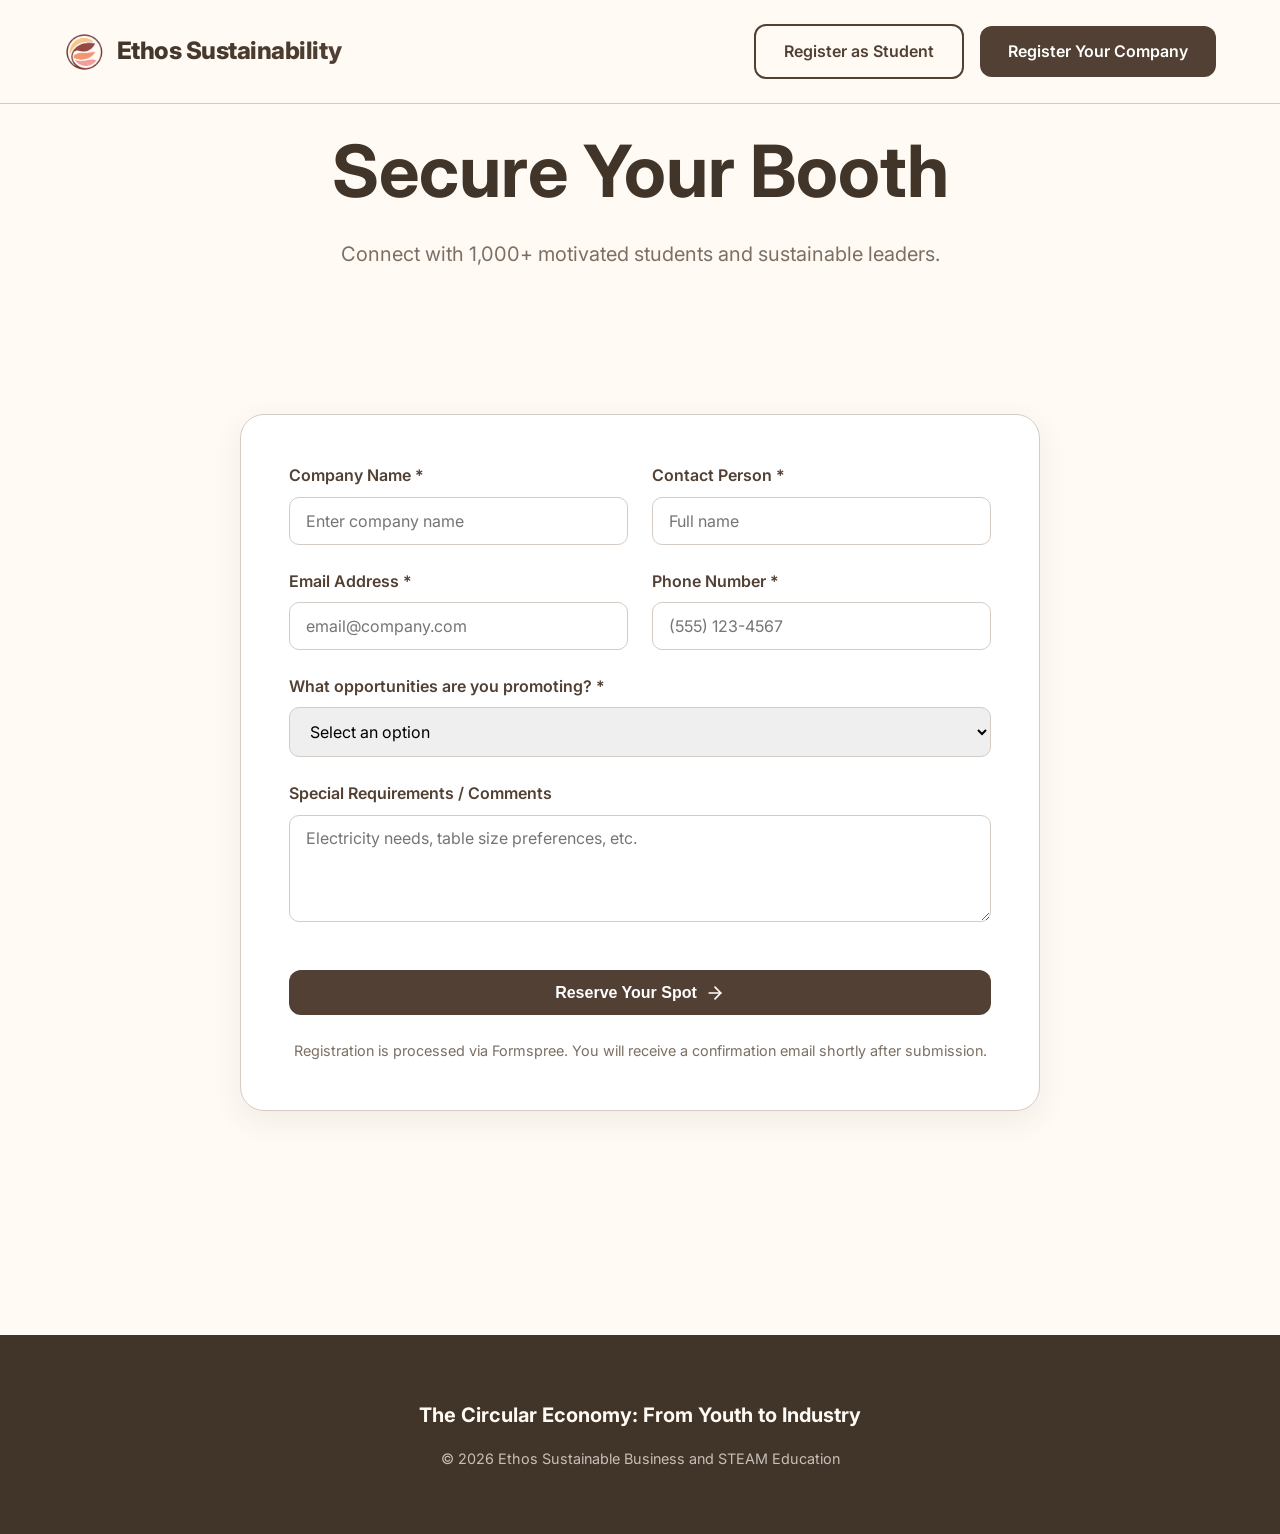
==== register-booth.html @ eb25b03d "Cleaned up" ====
<!DOCTYPE html>
<html lang="en">

<head>
    <meta charset="UTF-8">
    <meta name="viewport" content="width=device-width, initial-scale=1.0">
    <title>Booth Registration - The Circular Economy</title>
    <link rel="preconnect" href="https://fonts.googleapis.com">
    <link rel="preconnect" href="https://fonts.gstatic.com" crossorigin>
    <link href="https://fonts.googleapis.com/css2?family=Inter:wght@400;600;700;800&display=swap" rel="stylesheet">
    <link rel="stylesheet" href="styles.css">
</head>

<body>
    <nav class="navbar">
        <div class="container nav-content">
            <a href="index.html" class="logo-container">
                <img src="EthosLogoInsignia.png" alt="Ethos Insignia" class="nav-insignia">
                <span class="logo">Ethos Sustainability</span>
            </a>
            <div class="nav-actions">
                <a href="register-student.html" class="btn btn-outline btn-nav">Register as Student</a>
                <a href="register-booth.html" class="btn btn-primary btn-nav">Register Your Company</a>
            </div>
        </div>
    </nav>

    <main>
        <section class="hero" style="min-height: 30vh; padding-top: 8rem; padding-bottom: 2rem;">
            <div class="container">
                <h1 class="animate">Secure Your Booth</h1>
                <p class="animate delay-1">Connect with 1,000+ motivated students and sustainable leaders.</p>
            </div>
        </section>

        <section class="container" style="padding-bottom: 6rem;">
            <div class="form-container animate delay-2">
                <form action="https://formspree.io/f/xkorqwlg" method="POST">
                    <div style="display: grid; grid-template-columns: 1fr 1fr; gap: 1.5rem;">
                        <div class="form-group">
                            <label for="companyName">Company Name *</label>
                            <input type="text" id="companyName" name="companyName" required
                                placeholder="Enter company name">
                        </div>
                        <div class="form-group">
                            <label for="contactName">Contact Person *</label>
                            <input type="text" id="contactName" name="contactName" required placeholder="Full name">
                        </div>
                    </div>

                    <div style="display: grid; grid-template-columns: 1fr 1fr; gap: 1.5rem;">
                        <div class="form-group">
                            <label for="email">Email Address *</label>
                            <input type="email" id="email" name="email" required placeholder="email@company.com">
                        </div>
                        <div class="form-group">
                            <label for="phone">Phone Number *</label>
                            <input type="tel" id="phone" name="phone" required placeholder="(555) 123-4567">
                        </div>
                    </div>

                    <div class="form-group">
                        <label for="opportunities">What opportunities are you promoting? *</label>
                        <select id="opportunities" name="opportunities" required>
                            <option value="" disabled selected>Select an option</option>
                            <option value="internships">Internships</option>
                            <option value="jobs">Full-time Positions</option>
                            <option value="both">Both Internships & Jobs</option>
                            <option value="branding">Brand Awareness Only</option>
                        </select>
                    </div>

                    <div class="form-group">
                        <label for="requirements">Special Requirements / Comments</label>
                        <textarea id="requirements" name="requirements" rows="4"
                            placeholder="Electricity needs, table size preferences, etc."></textarea>
                    </div>

                    <button type="submit" class="btn btn-primary" style="width: 100%; margin-top: 1rem;">
                        <span>Reserve Your Spot</span>
                        <svg width="20" height="20" viewBox="0 0 24 24" fill="none" stroke="currentColor"
                            stroke-width="2" stroke-linecap="round" stroke-linejoin="round">
                            <path d="M5 12h14"></path>
                            <path d="m12 5 7 7-7 7"></path>
                        </svg>
                    </button>

                    <p style="text-align: center; margin-top: 1.5rem; font-size: 0.9rem; color: var(--text-muted);">
                        Registration is processed via Formspree. You will receive a confirmation email shortly after
                        submission.
                    </p>
                </form>
            </div>
        </section>
    </main>

    <footer class="footer">
        <div class="container">
            <div class="footer-brand">The Circular Economy: From Youth to Industry</div>
            <p class="footer-text">© 2026 Ethos Sustainable Business and STEAM Education</p>
        </div>
    </footer>
</body>

</html>
---- styles.css ----
:root {
    /* Provided Color Palette */
    --color-cream: #FFFBF4;
    --color-tan-light: #D4CCC4;
    --color-tan: #A89E94;
    --color-brown-light: #7D6F63;
    --color-brown-dark: #514033;
    --color-peach-light: #FFE2D6;
    --color-peach: #FCBD9D;
    --color-dark: #413429;

    /* Semantic Mappings */
    --bg-main: var(--color-cream);
    --text-main: var(--color-dark);
    --text-muted: var(--color-brown-light);
    --accent: var(--color-peach);
    --accent-hover: #faab84;
    --border: var(--color-tan-light);
    --card-bg: #FFFFFF;

    /* Layout */
    --container-max: 1200px;
    --section-padding: 5rem 1rem;
    --transition: all 0.3s cubic-bezier(0.4, 0, 0.2, 1);
    --shadow: 0 10px 30px rgba(65, 52, 41, 0.08);
}

* {
    margin: 0;
    padding: 0;
    box-sizing: border-box;
}

body {
    font-family: 'Inter', system-ui, -apple-system, sans-serif;
    background-color: var(--bg-main);
    color: var(--text-main);
    line-height: 1.6;
    overflow-x: hidden;
}

h1,
h2,
h3,
h4 {
    font-weight: 700;
    line-height: 1.2;
}

a {
    text-decoration: none;
    color: inherit;
    transition: var(--transition);
}

.container {
    max-width: var(--container-max);
    margin: 0 auto;
    padding: 0 1.5rem;
}

/* --- Navigation --- */
.navbar {
    padding: 1.5rem 0;
    position: fixed;
    top: 0;
    width: 100%;
    background: rgba(255, 251, 244, 0.8);
    backdrop-filter: blur(10px);
    z-index: 1000;
    border-bottom: 1px solid var(--border);
}

.nav-content {
    display: flex;
    justify-content: space-between;
    align-items: center;
}

.nav-actions {
    display: flex;
    gap: 1rem;
    align-items: center;
}

.btn-nav {
    padding: 0.45rem 1rem;
    font-size: 0.85rem;
}

.logo-container {
    display: flex;
    align-items: center;
    gap: 0.75rem;
}

.nav-insignia {
    height: 40px;
    width: auto;
    display: block;
}

.logo {
    font-size: 1.5rem;
    font-weight: 800;
    letter-spacing: -0.5px;
    background: linear-gradient(135deg, var(--color-dark) 0%, var(--color-brown-dark) 100%);
    -webkit-background-clip: text;
    background-clip: text;
    -webkit-text-fill-color: transparent;
}

/* --- Buttons --- */
.btn {
    display: inline-flex;
    align-items: center;
    justify-content: center;
    padding: 0.8rem 1.75rem;
    border-radius: 12px;
    font-weight: 600;
    cursor: pointer;
    transition: var(--transition);
    border: none;
    font-size: 1rem;
    gap: 0.5rem;
}

.btn-primary {
    background-color: var(--color-brown-dark);
    color: white;
}

.btn-primary:hover {
    transform: translateY(-3px);
    box-shadow: 0 10px 20px rgba(81, 64, 51, 0.2);
}

.btn-secondary {
    background-color: var(--color-peach);
    color: var(--color-brown-dark);
}

.btn-secondary:hover {
    background-color: #fab089;
    transform: translateY(-3px);
    box-shadow: 0 10px 20px rgba(252, 189, 157, 0.3);
}

.btn-outline {
    background-color: transparent;
    border: 2px solid var(--color-brown-dark);
    color: var(--color-brown-dark);
}

.btn-outline:hover {
    background-color: var(--color-brown-dark);
    color: white;
}

/* --- Hero Section --- */
.hero {
    padding: 10rem 0 6rem;
    text-align: center;
    min-height: 80vh;
    display: flex;
    flex-direction: column;
    justify-content: center;
}

.hero-tag {
    display: inline-block;
    padding: 0.5rem 1rem;
    background: var(--color-peach-light);
    color: var(--color-brown-dark);
    border-radius: 50px;
    font-size: 0.9rem;
    font-weight: 600;
    margin-bottom: 1.5rem;
}

.hero h1 {
    font-size: clamp(2.5rem, 8vw, 4.5rem);
    margin-bottom: 1.5rem;
    color: var(--color-dark);
}

.hero p {
    font-size: 1.25rem;
    color: var(--text-muted);
    max-width: 600px;
    margin: 0 auto 3rem;
}

.hero-actions {
    display: flex;
    gap: 1.5rem;
    justify-content: center;
    flex-wrap: wrap;
}

/* --- Cards & Selection --- */
.selection-grid {
    display: grid;
    grid-template-columns: repeat(auto-fit, minmax(300px, 1fr));
    gap: 2rem;
    margin-top: 4rem;
}

.selection-card {
    background: var(--card-bg);
    padding: 3rem;
    border-radius: 24px;
    border: 1px solid var(--border);
    text-align: center;
    transition: var(--transition);
}

.selection-card:hover {
    transform: translateY(-10px);
    box-shadow: var(--shadow);
    border-color: var(--color-peach);
}

.selection-card h3 {
    font-size: 1.75rem;
    margin-bottom: 1rem;
}

.selection-card p {
    color: var(--text-muted);
    margin-bottom: 2rem;
}

/* --- About Section --- */
.about-section {
    padding: 8rem 0;
    background-color: var(--color-tan-light);
}

.about-grid {
    display: grid;
    grid-template-columns: 1.2fr 0.8fr;
    gap: 4rem;
    align-items: start;
}

.about-content h2 {
    font-size: 2.5rem;
    margin-bottom: 2rem;
    color: var(--color-brown-dark);
}

.about-text-content {
    line-height: 1.8;
    color: var(--color-brown-dark);
    font-size: 1.1rem;
}

.about-features h3 {
    font-size: 1.5rem;
    margin-bottom: 1.5rem;
    color: var(--color-brown-dark);
}

.features-list {
    display: flex;
    flex-direction: column;
    gap: 1.5rem;
}

.feature-item {
    display: flex;
    align-items: flex-start;
    gap: 1.25rem;
    background: white;
    padding: 1.5rem;
    border-radius: 16px;
    box-shadow: 0 10px 30px rgba(81, 64, 51, 0.05);
    transition: var(--transition);
}

.feature-item:hover {
    transform: translateX(10px);
    box-shadow: 0 15px 40px rgba(81, 64, 51, 0.1);
}

.feature-icon {
    width: 48px;
    height: 48px;
    background: var(--color-peach-light);
    border-radius: 12px;
    flex-shrink: 0;
    display: flex;
    align-items: center;
    justify-content: center;
    color: var(--color-brown-dark);
}

.feature-text strong {
    display: block;
    font-size: 1.1rem;
    margin-bottom: 0.25rem;
    color: var(--color-dark);
}

.feature-text p {
    font-size: 0.9rem;
    line-height: 1.5;
    color: var(--color-brown-dark);
    margin: 0;
}

/* --- Sponsors Section --- */
.sponsors-section {
    padding: 6rem 0;
    background-color: white;
    overflow: hidden;
    text-align: center;
}

.section-title {
    font-size: 2rem;
    margin-bottom: 3rem;
    color: var(--color-brown-dark);
}

.sponsor-marquee {
    position: relative;
    width: 100%;
    mask-image: linear-gradient(to right, transparent, black 15%, black 85%, transparent);
}

.sponsor-overlay {
    position: absolute;
    top: 0;
    left: 0;
    width: 100%;
    height: 100%;
    background: rgba(255, 255, 255, 0.4);
    backdrop-filter: blur(8px);
    -webkit-backdrop-filter: blur(8px);
    display: flex;
    align-items: center;
    justify-content: center;
    z-index: 10;
    border-radius: 12px;
}

.coming-soon-badge {
    background: var(--color-peach);
    color: white;
    padding: 1rem 2.5rem;
    border-radius: 50px;
    font-weight: 700;
    font-size: 1.25rem;
    box-shadow: 0 10px 25px rgba(246, 177, 122, 0.4);
    text-transform: uppercase;
    letter-spacing: 2px;
}

.marquee-content {
    display: flex;
    gap: 4rem;
    width: max-content;
    animation: scroll 30s linear infinite;
}

.sponsor-logo {
    padding: 1rem 2rem;
    font-weight: 800;
    font-size: 1.25rem;
    color: var(--color-tan);
    border: 2px solid var(--color-tan-light);
    border-radius: 12px;
    white-space: nowrap;
    opacity: 0.6;
    transition: var(--transition);
    cursor: pointer;
}

.sponsor-logo:hover {
    opacity: 1;
    border-color: var(--color-peach);
    color: var(--color-brown-dark);
    transform: scale(1.05);
    background-color: var(--color-peach-light);
}

@keyframes scroll {
    0% {
        transform: translateX(0);
    }

    100% {
        transform: translateX(calc(-50% - 2rem));
    }
}

@media (max-width: 992px) {
    .about-grid {
        grid-template-columns: 1fr;
        gap: 3rem;
    }

    .nav-actions {
        display: none;
        /* Hide nav buttons on mobile for now */
    }
}

/* --- Form Styles --- */
.form-container {
    max-width: 800px;
    margin: 4rem auto;
    background: white;
    padding: 3rem;
    border-radius: 24px;
    border: 1px solid var(--border);
    box-shadow: var(--shadow);
}

.form-group {
    margin-bottom: 1.5rem;
}

.form-group label {
    display: block;
    font-weight: 600;
    margin-bottom: 0.5rem;
    color: var(--color-brown-dark);
}

.form-group input,
.form-group select,
.form-group textarea {
    width: 100%;
    padding: 0.8rem 1rem;
    border-radius: 10px;
    border: 1px solid var(--border);
    font-family: inherit;
    font-size: 1rem;
    transition: var(--transition);
}

.form-group input:focus,
.form-group select:focus,
.form-group textarea:focus {
    outline: none;
    border-color: var(--color-peach);
    box-shadow: 0 0 0 4px var(--color-peach-light);
}

/* --- Footer --- */
.footer {
    padding: 4rem 0;
    background: var(--color-dark);
    color: var(--color-cream);
    text-align: center;
    margin-top: 4rem;
}

.footer-brand {
    font-size: 1.25rem;
    font-weight: 700;
    margin-bottom: 1rem;
}

.footer-text {
    opacity: 0.7;
    font-size: 0.9rem;
}

/* --- Animations --- */
@keyframes fadeInUp {
    from {
        opacity: 0;
        transform: translateY(20px);
    }

    to {
        opacity: 1;
        transform: translateY(0);
    }
}

/* --- Team Section --- */
.team-section {
    padding: var(--section-padding);
    background: var(--color-peach-light);
}

.team-header {
    text-align: center;
    margin-bottom: 4rem;
}

.team-header h2 {
    font-size: 3rem;
    margin-bottom: 1rem;
    color: var(--color-dark);
}

.bubble-grid {
    display: flex;
    flex-wrap: wrap;
    justify-content: center;
    gap: 2rem;
    max-width: 1000px;
    margin: 4rem auto;
    padding-bottom: 6rem;
}

.bubble-item {
    width: 140px;
    height: 140px;
    position: relative;
    cursor: pointer;
    transition: all 0.5s cubic-bezier(0.175, 0.885, 0.32, 1.275);
    background: var(--color-tan-light);
    border-radius: 50%;
    overflow: hidden;
    border: 3px solid transparent;
    box-shadow: 0 10px 20px rgba(81, 64, 51, 0.1);
    animation: float 6s ease-in-out infinite;
}

.bubble-item:nth-child(2n) {
    animation-delay: -1s;
}

.bubble-item:nth-child(3n) {
    animation-delay: -2.5s;
}

.bubble-item:hover {
    transform: scale(1.15) translateY(-10px);
    border-color: var(--color-peach);
    box-shadow: 0 15px 30px rgba(81, 64, 51, 0.2);
    z-index: 10;
}

.bubble-img-placeholder {
    width: 100%;
    height: 100%;
    background-color: var(--color-tan-light);
    display: flex;
    align-items: center;
    justify-content: center;
    color: var(--color-brown-dark);
    transition: var(--transition);
}

.bubble-item:hover .bubble-img-placeholder {
    background-color: var(--color-peach-light);
    color: var(--color-brown-dark);
}

.bubble-img-placeholder svg {
    opacity: 0.4;
    transition: var(--transition);
}

.bubble-item:hover .bubble-img-placeholder svg {
    opacity: 0.8;
}

.bubble-content {
    position: absolute;
    bottom: 0;
    left: 0;
    right: 0;
    background: rgba(81, 64, 51, 0.85);
    color: white;
    padding: 10px 5px;
    text-align: center;
    opacity: 0;
    transform: translateY(100%);
    transition: var(--transition);
}

.bubble-item:hover .bubble-content {
    opacity: 1;
    transform: translateY(0);
}

.bubble-content h4 {
    font-size: 0.8rem;
    margin: 0;
    font-weight: 600;
}

@keyframes float {

    0%,
    100% {
        transform: translateY(0);
    }

    50% {
        transform: translateY(-15px);
    }
}

/* Modal Styles */
.modal-overlay {
    position: fixed;
    top: 0;
    left: 0;
    width: 100%;
    height: 100%;
    background: rgba(65, 52, 41, 0.8);
    display: flex;
    align-items: center;
    justify-content: center;
    z-index: 2000;
    opacity: 0;
    visibility: hidden;
    transition: var(--transition);
}

.modal-overlay.active {
    opacity: 1;
    visibility: visible;
}

.modal-content {
    background: var(--color-cream);
    max-width: 600px;
    width: 90%;
    border-radius: 24px;
    padding: 3rem;
    position: relative;
    transform: translateY(20px);
    transition: var(--transition);
}

.modal-overlay.active .modal-content {
    transform: translateY(0);
}

.close-modal {
    position: absolute;
    top: 20px;
    right: 20px;
    font-size: 2rem;
    cursor: pointer;
    color: var(--color-brown-dark);
}

.modal-body {
    display: flex;
    gap: 2rem;
    align-items: center;
}

.modal-img {
    width: 180px;
    height: 180px;
    flex-shrink: 0;
    border-radius: 50%;
    overflow: hidden;
    border: 4px solid var(--color-peach-light);
}

.modal-img img {
    width: 100%;
    height: 100%;
    object-fit: cover;
}

.modal-info h3 {
    font-size: 2rem;
    margin-bottom: 0.5rem;
    color: var(--color-dark);
}

.modal-info .role {
    font-weight: 600;
    color: var(--color-tan);
    margin-bottom: 1rem;
    display: block;
}

.modal-info p {
    color: var(--color-brown-dark);
    font-size: 1.1rem;
}

@media (max-width: 768px) {
    .modal-body {
        flex-direction: column;
        text-align: center;
    }

    .bubble-item {
        width: 100px;
        height: 100px;
    }
}

.animate {
    opacity: 0;
    animation: fadeInUp 0.8s ease forwards;
}

.delay-1 {
    animation-delay: 0.2s;
}

.delay-2 {
    animation-delay: 0.4s;
}

.delay-3 {
    animation-delay: 0.6s;
}

/* Responsive */
@media (max-width: 768px) {
    .hero {
        padding-top: 8rem;
    }

    .hero h1 {
        font-size: 2.5rem;
    }

    .selection-grid {
        grid-template-columns: 1fr;
    }
}
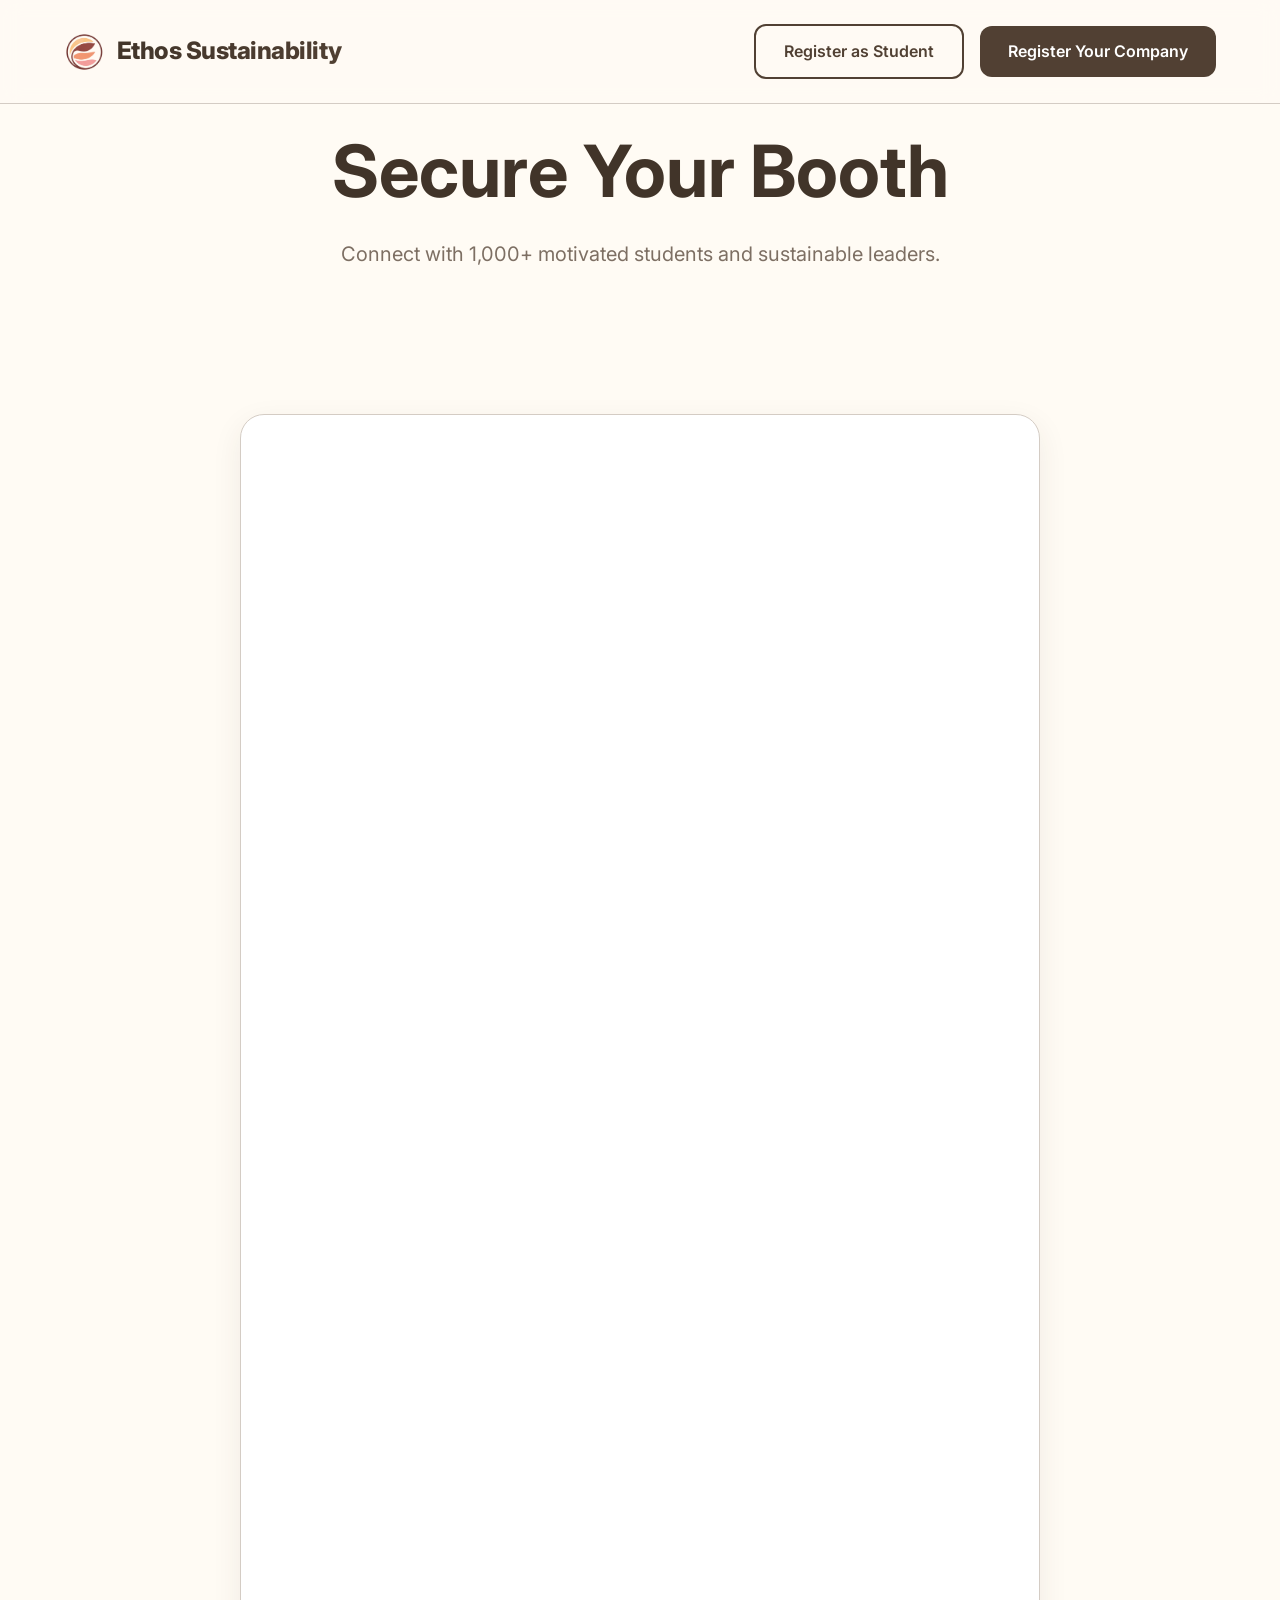
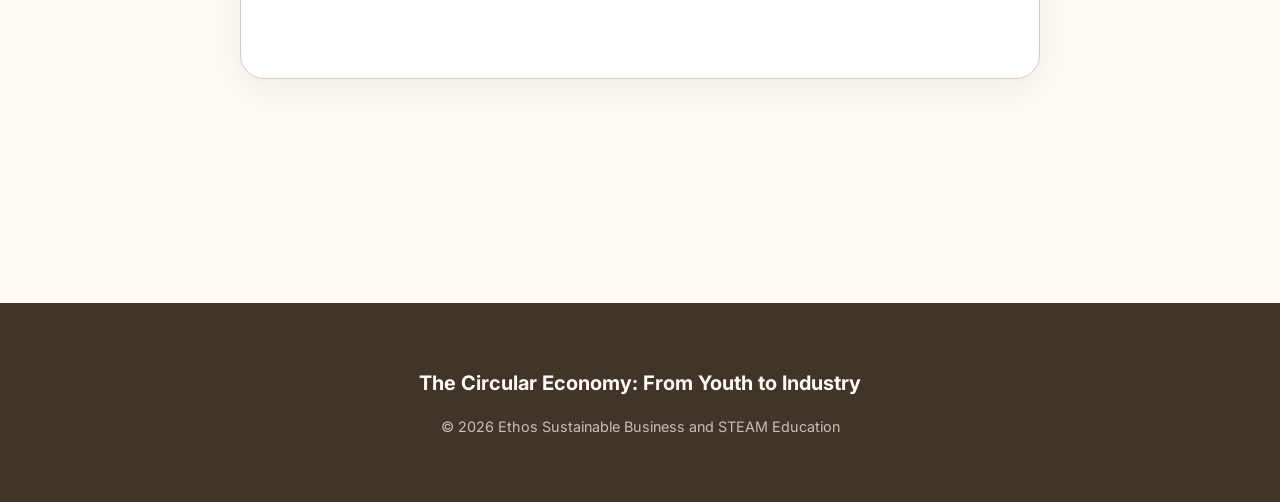
==== commit 82a656b0: "Added all-but-one speaker photos" ====
--- a/register-booth.html
+++ b/register-booth.html
@@ -35,61 +35,10 @@
 
         <section class="container" style="padding-bottom: 6rem;">
             <div class="form-container animate delay-2">
-                <form action="https://formspree.io/f/xkorqwlg" method="POST">
-                    <div style="display: grid; grid-template-columns: 1fr 1fr; gap: 1.5rem;">
-                        <div class="form-group">
-                            <label for="companyName">Company Name *</label>
-                            <input type="text" id="companyName" name="companyName" required
-                                placeholder="Enter company name">
-                        </div>
-                        <div class="form-group">
-                            <label for="contactName">Contact Person *</label>
-                            <input type="text" id="contactName" name="contactName" required placeholder="Full name">
-                        </div>
-                    </div>
-
-                    <div style="display: grid; grid-template-columns: 1fr 1fr; gap: 1.5rem;">
-                        <div class="form-group">
-                            <label for="email">Email Address *</label>
-                            <input type="email" id="email" name="email" required placeholder="email@company.com">
-                        </div>
-                        <div class="form-group">
-                            <label for="phone">Phone Number *</label>
-                            <input type="tel" id="phone" name="phone" required placeholder="(555) 123-4567">
-                        </div>
-                    </div>
-
-                    <div class="form-group">
-                        <label for="opportunities">What opportunities are you promoting? *</label>
-                        <select id="opportunities" name="opportunities" required>
-                            <option value="" disabled selected>Select an option</option>
-                            <option value="internships">Internships</option>
-                            <option value="jobs">Full-time Positions</option>
-                            <option value="both">Both Internships & Jobs</option>
-                            <option value="branding">Brand Awareness Only</option>
-                        </select>
-                    </div>
-
-                    <div class="form-group">
-                        <label for="requirements">Special Requirements / Comments</label>
-                        <textarea id="requirements" name="requirements" rows="4"
-                            placeholder="Electricity needs, table size preferences, etc."></textarea>
-                    </div>
-
-                    <button type="submit" class="btn btn-primary" style="width: 100%; margin-top: 1rem;">
-                        <span>Reserve Your Spot</span>
-                        <svg width="20" height="20" viewBox="0 0 24 24" fill="none" stroke="currentColor"
-                            stroke-width="2" stroke-linecap="round" stroke-linejoin="round">
-                            <path d="M5 12h14"></path>
-                            <path d="m12 5 7 7-7 7"></path>
-                        </svg>
-                    </button>
-
-                    <p style="text-align: center; margin-top: 1.5rem; font-size: 0.9rem; color: var(--text-muted);">
-                        Registration is processed via Formspree. You will receive a confirmation email shortly after
-                        submission.
-                    </p>
-                </form>
+                <iframe
+                    src="https://docs.google.com/forms/d/e/1FAIpQLSdkzVNG8MFuXXUzsRiZLFkMCLP-uz7arCccJrkt94ldr0fmOA/viewform?embedded=true"
+                    width="640" height="1167" frameborder="0" marginheight="0" marginwidth="0"
+                    style="width: 100%; max-width: 640px; margin: 0 auto; display: block;">Loading…</iframe>
             </div>
         </section>
     </main>
--- a/styles.css
+++ b/styles.css
@@ -213,6 +213,8 @@
     border: 1px solid var(--border);
     text-align: center;
     transition: var(--transition);
+    display: flex;
+    flex-direction: column;
 }
 
 .selection-card:hover {
@@ -229,6 +231,8 @@
 .selection-card p {
     color: var(--text-muted);
     margin-bottom: 2rem;
+    flex-grow: 1;
+    /* Pushes the button to the bottom */
 }
 
 /* --- About Section --- */
@@ -336,9 +340,7 @@
     left: 0;
     width: 100%;
     height: 100%;
-    background: rgba(255, 255, 255, 0.4);
-    backdrop-filter: blur(8px);
-    -webkit-backdrop-filter: blur(8px);
+    background: white;
     display: flex;
     align-items: center;
     justify-content: center;
@@ -515,89 +517,194 @@
     height: 140px;
     position: relative;
     cursor: pointer;
-    transition: all 0.5s cubic-bezier(0.175, 0.885, 0.32, 1.275);
-    background: var(--color-tan-light);
-    border-radius: 50%;
+    transition: all 0.6s cubic-bezier(0.175, 0.885, 0.32, 1.275);
+    background: var(--color-tan);
+    /* Darker than tan-light for better contrast */
+    border-radius: 60% 40% 30% 70% / 60% 30% 70% 40%;
     overflow: hidden;
-    border: 3px solid transparent;
-    box-shadow: 0 10px 20px rgba(81, 64, 51, 0.1);
-    animation: float 6s ease-in-out infinite;
-}
-
-.bubble-item:nth-child(2n) {
-    animation-delay: -1s;
-}
-
-.bubble-item:nth-child(3n) {
-    animation-delay: -2.5s;
+    border: 1px solid rgba(81, 64, 51, 0.1);
+    box-shadow: 0 4px 10px rgba(81, 64, 51, 0.05);
+    animation: floating 6s ease-in-out infinite both alternate;
+    /* High-performance fallback */
+    /* Use morph-1 as default */
+    display: flex;
+    align-items: center;
+    justify-content: center;
+    will-change: transform, border-radius;
+    /* Performance hint */
+    transform: translateZ(0);
+    /* Hardware acceleration */
 }
 
 .bubble-item:hover {
-    transform: scale(1.15) translateY(-10px);
+    transform: scale(1.25) rotate(2deg);
     border-color: var(--color-peach);
-    box-shadow: 0 15px 30px rgba(81, 64, 51, 0.2);
+    box-shadow: 0 20px 40px rgba(81, 64, 51, 0.2);
     z-index: 10;
+    border-radius: 50% !important;
+    /* Forces symmetry on hover for clarity */
+    animation-name: morph-1;
+    /* Morph only on interaction */
+    animation-duration: 4s;
+}
+
+.bubble-item:nth-child(2n):hover {
+    animation-name: morph-2;
+}
+
+.bubble-item:nth-child(3n):hover {
+    animation-name: morph-3;
+}
+
+.bubble-item:nth-child(4n):hover {
+    animation-name: morph-4;
 }
 
 .bubble-img-placeholder {
+    position: absolute;
+    top: 0;
+    left: 0;
     width: 100%;
     height: 100%;
-    background-color: var(--color-tan-light);
-    display: flex;
-    align-items: center;
-    justify-content: center;
-    color: var(--color-brown-dark);
-    transition: var(--transition);
+    background-color: var(--color-tan);
+    display: flex;
+    align-items: center;
+    justify-content: center;
+    color: var(--color-brown-dark);
+    transition: var(--transition);
+    z-index: 1;
+}
+
+.bubble-img {
+    position: absolute;
+    top: 0;
+    left: 0;
+    width: 100%;
+    height: 100%;
+    object-fit: cover;
+    z-index: 1;
+    transition: var(--transition);
+    opacity: 0.8;
+}
+
+.bubble-img-placeholder svg {
+    opacity: 0.6;
+    /* Increased visibility */
 }
 
 .bubble-item:hover .bubble-img-placeholder {
     background-color: var(--color-peach-light);
-    color: var(--color-brown-dark);
-}
-
-.bubble-img-placeholder svg {
+    opacity: 0.15;
+}
+
+.bubble-item:hover .bubble-img {
+    transform: scale(1.1);
     opacity: 0.4;
-    transition: var(--transition);
-}
-
-.bubble-item:hover .bubble-img-placeholder svg {
-    opacity: 0.8;
 }
 
 .bubble-content {
-    position: absolute;
-    bottom: 0;
-    left: 0;
-    right: 0;
-    background: rgba(81, 64, 51, 0.85);
-    color: white;
-    padding: 10px 5px;
+    position: relative;
+    z-index: 2;
+    color: var(--color-dark);
     text-align: center;
+    padding: 10px;
+    width: 100%;
+    height: 100%;
+    display: flex;
+    flex-direction: column;
+    align-items: center;
+    justify-content: center;
     opacity: 0;
-    transform: translateY(100%);
+    transform: scale(0.8);
     transition: var(--transition);
 }
 
 .bubble-item:hover .bubble-content {
     opacity: 1;
-    transform: translateY(0);
+    transform: scale(1);
 }
 
 .bubble-content h4 {
+    font-size: 0.7rem;
+    margin: 0;
+    font-weight: 700;
+    text-transform: uppercase;
+    letter-spacing: 0.5px;
+    line-height: 1.1;
+}
+
+.bubble-content .role-highlight {
     font-size: 0.8rem;
-    margin: 0;
-    font-weight: 600;
-}
-
-@keyframes float {
+    color: var(--color-brown-dark);
+    font-weight: 800;
+    margin-top: 4px;
+    display: block;
+    line-height: 1;
+}
+
+@keyframes floating {
+    0% {
+        transform: translateZ(0) translateY(0) rotate(0deg);
+    }
+
+    33% {
+        transform: translateZ(0) translateY(-8px) rotate(1deg);
+    }
+
+    66% {
+        transform: translateZ(0) translateY(4px) rotate(-1deg);
+    }
+
+    100% {
+        transform: translateZ(0) translateY(0) rotate(0deg);
+    }
+}
+
+@keyframes morph-1 {
 
     0%,
     100% {
-        transform: translateY(0);
+        border-radius: 60% 40% 30% 70% / 60% 30% 70% 40%;
     }
 
     50% {
-        transform: translateY(-15px);
+        border-radius: 30% 60% 70% 40% / 50% 60% 30% 60%;
+    }
+}
+
+@keyframes morph-2 {
+
+    0%,
+    100% {
+        border-radius: 40% 60% 60% 40% / 40% 40% 60% 60%;
+    }
+
+    50% {
+        border-radius: 60% 40% 40% 60% / 60% 60% 40% 40%;
+    }
+}
+
+@keyframes morph-3 {
+
+    0%,
+    100% {
+        border-radius: 70% 30% 50% 50% / 30% 30% 70% 70%;
+    }
+
+    50% {
+        border-radius: 50% 50% 70% 30% / 70% 70% 30% 30%;
+    }
+}
+
+@keyframes morph-4 {
+
+    0%,
+    100% {
+        border-radius: 50% 50% 50% 50% / 80% 20% 80% 20%;
+    }
+
+    50% {
+        border-radius: 80% 20% 80% 20% / 50% 50% 50% 50%;
     }
 }
 
@@ -686,6 +793,49 @@
     font-size: 1.1rem;
 }
 
+/* --- Speakers Section --- */
+.speakers-section {
+    padding: var(--section-padding);
+    background: white;
+}
+
+.speakers-header {
+    text-align: center;
+    margin-bottom: 3rem;
+}
+
+.speakers-header p {
+    color: var(--text-muted);
+    font-size: 1.1rem;
+    margin-top: 0.5rem;
+}
+
+.speaker-marquee {
+    position: relative;
+    width: 100%;
+    overflow: hidden;
+    mask-image: linear-gradient(to right, transparent, black 15%, black 85%, transparent);
+    -webkit-mask-image: linear-gradient(to right, transparent, black 15%, black 85%, transparent);
+}
+
+.speaker-carousel {
+    display: flex;
+    gap: 2rem;
+    width: max-content;
+    padding: 3rem 0;
+    animation: speaker-scroll 40s linear infinite;
+}
+
+@keyframes speaker-scroll {
+    0% {
+        transform: translateX(0);
+    }
+
+    100% {
+        transform: translateX(calc(-50% - 1rem));
+    }
+}
+
 @media (max-width: 768px) {
     .modal-body {
         flex-direction: column;
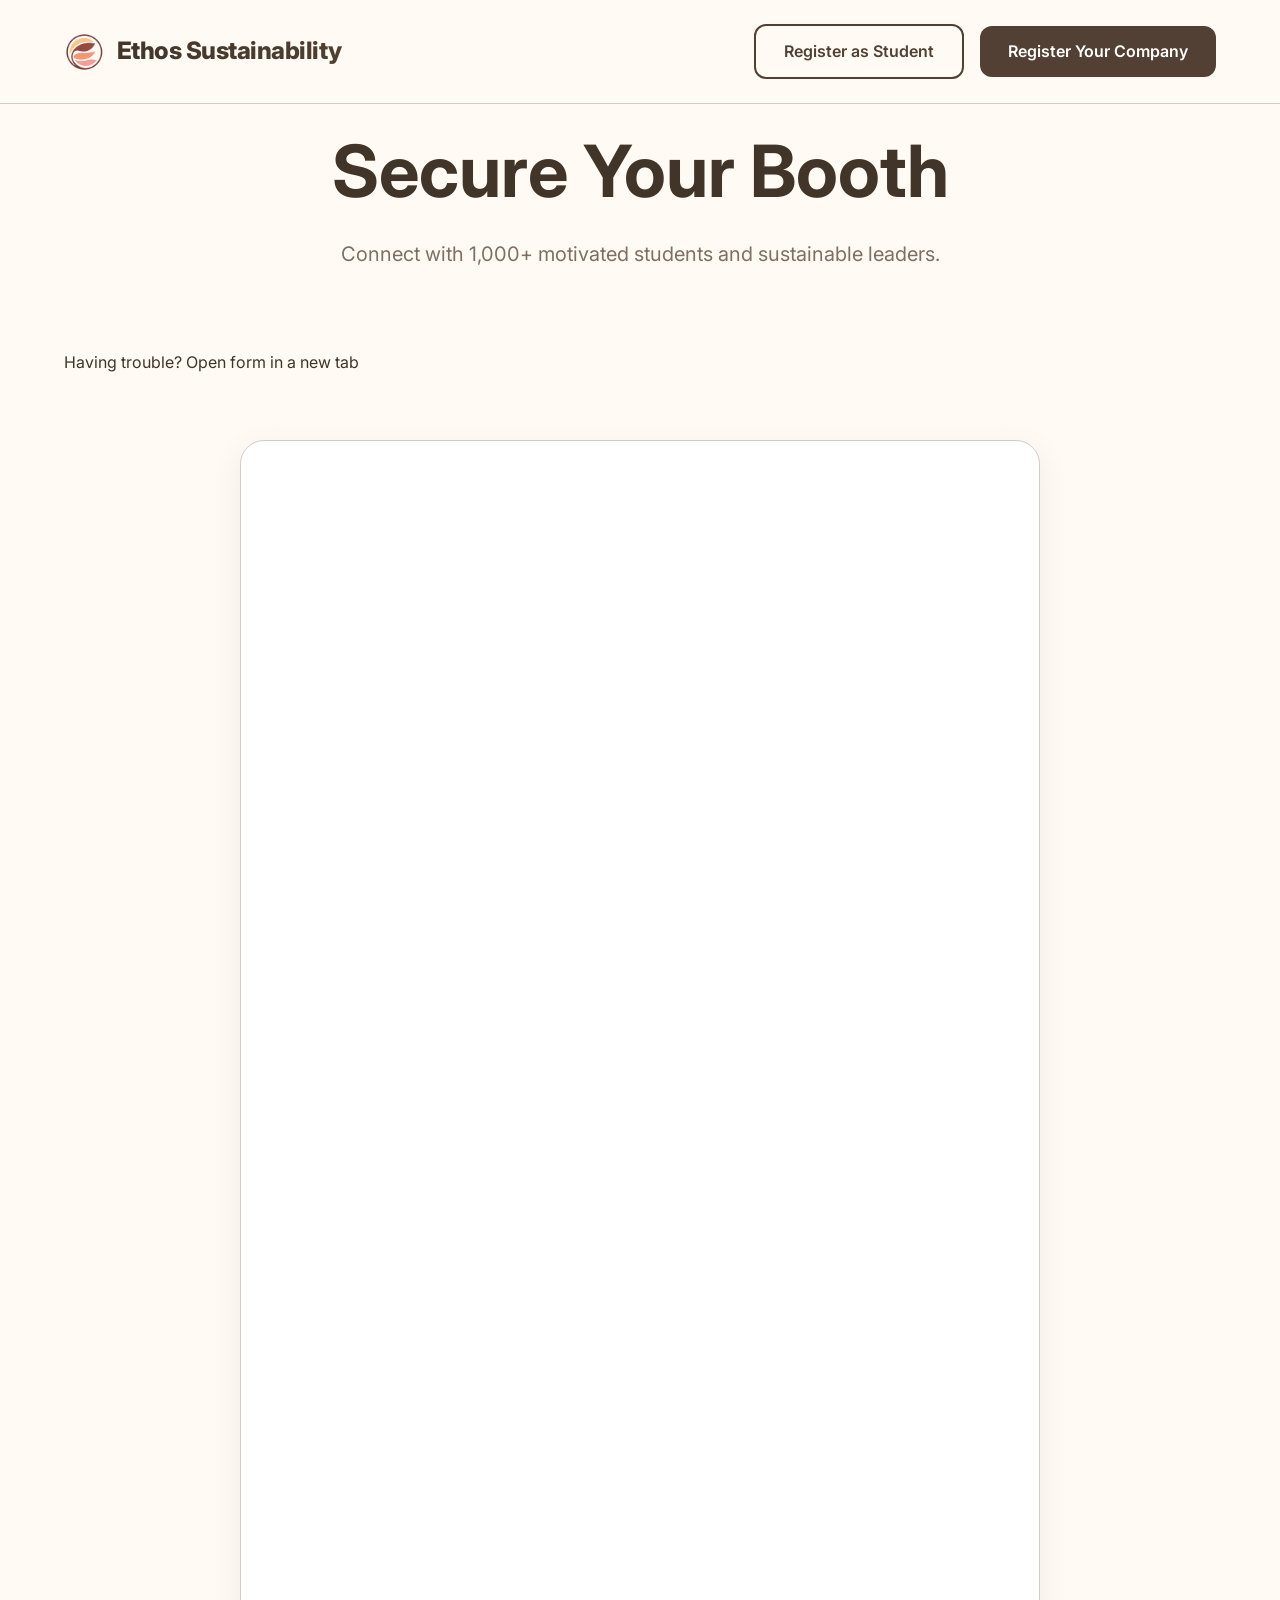
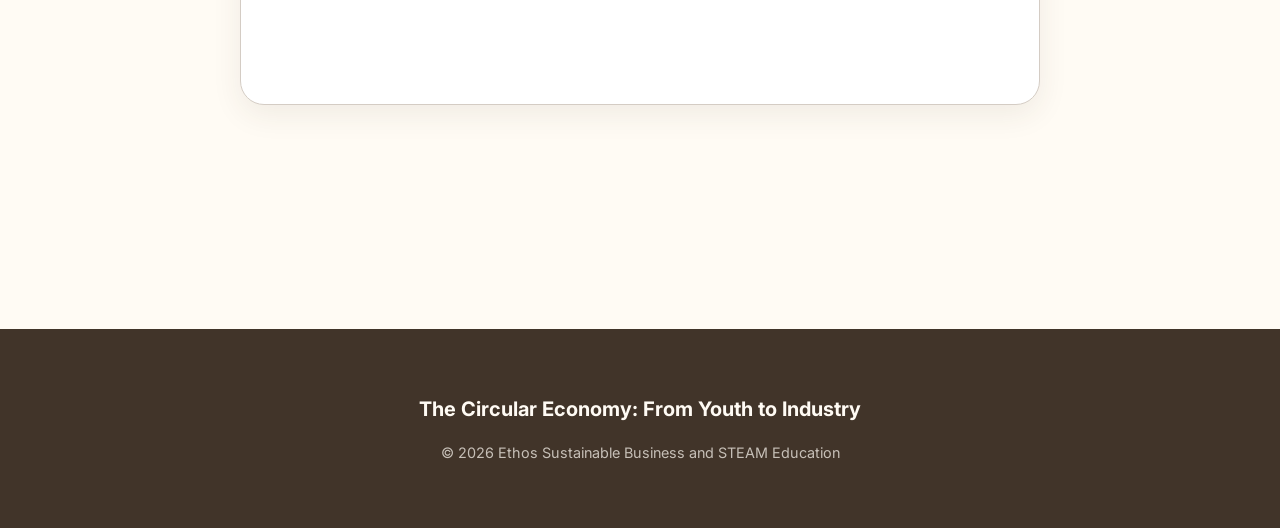
==== commit 763c1f89: "Adjusted slightly more mobile experience" ====
--- a/register-booth.html
+++ b/register-booth.html
@@ -34,11 +34,15 @@
         </section>
 
         <section class="container" style="padding-bottom: 6rem;">
+            <a href="https://docs.google.com/forms/d/e/1FAIpQLSdkzVNG8MFuXXUzsRiZLFkMCLP-uz7arCccJrkt94ldr0fmOA/viewform"
+                target="_blank" class="mobile-form-link">
+                Having trouble? Open form in a new tab
+            </a>
             <div class="form-container animate delay-2">
                 <iframe
                     src="https://docs.google.com/forms/d/e/1FAIpQLSdkzVNG8MFuXXUzsRiZLFkMCLP-uz7arCccJrkt94ldr0fmOA/viewform?embedded=true"
-                    width="640" height="1167" frameborder="0" marginheight="0" marginwidth="0"
-                    style="width: 100%; max-width: 640px; margin: 0 auto; display: block;">Loading…</iframe>
+                    width="100%" height="1167" frameborder="0" marginheight="0" marginwidth="0"
+                    style="width: 100%; display: block; border: none; border-radius: 12px;">Loading…</iframe>
             </div>
         </section>
     </main>
--- a/styles.css
+++ b/styles.css
@@ -403,10 +403,51 @@
         grid-template-columns: 1fr;
         gap: 3rem;
     }
-
-    .nav-actions {
+}
+
+@media (max-width: 768px) {
+    .navbar {
+        padding: 1rem 0;
+    }
+
+    .nav-insignia {
+        height: 32px;
+    }
+
+    .logo {
+        font-size: 1.1rem;
+    }
+
+    .nav-actions .btn-outline {
         display: none;
-        /* Hide nav buttons on mobile for now */
+        /* Hide secondary button on small screens */
+    }
+
+    .btn-nav {
+        padding: 0.4rem 0.75rem;
+        font-size: 0.75rem;
+    }
+
+    .mobile-form-link {
+        display: block;
+        margin: -1rem auto 2.5rem;
+        text-align: center;
+        padding: 0.8rem 1.25rem;
+        background: var(--color-peach-light);
+        color: var(--color-brown-dark);
+        border-radius: 12px;
+        font-size: 0.9rem;
+        font-weight: 700;
+        border: 2px solid var(--color-peach);
+        transition: var(--transition);
+        width: 100%;
+        max-width: 400px;
+    }
+
+    .mobile-form-link:hover {
+        background: var(--color-peach);
+        transform: translateY(-2px);
+        box-shadow: 0 4px 12px rgba(252, 189, 157, 0.3);
     }
 }
 
@@ -813,17 +854,24 @@
 .speaker-marquee {
     position: relative;
     width: 100%;
+    max-width: 700px;
+    margin: 0 auto;
     overflow: hidden;
-    mask-image: linear-gradient(to right, transparent, black 15%, black 85%, transparent);
-    -webkit-mask-image: linear-gradient(to right, transparent, black 15%, black 85%, transparent);
+    mask-image: linear-gradient(to right, transparent, black 25%, black 75%, transparent);
+    -webkit-mask-image: linear-gradient(to right, transparent, black 25%, black 75%, transparent);
+    padding: 1rem 0;
+    perspective: 1200px;
+    perspective-origin: center center;
 }
 
 .speaker-carousel {
     display: flex;
-    gap: 2rem;
+    gap: 3rem;
+    /* Increased gap for circular look */
     width: max-content;
     padding: 3rem 0;
     animation: speaker-scroll 40s linear infinite;
+    transform-style: preserve-3d;
 }
 
 @keyframes speaker-scroll {
@@ -832,7 +880,7 @@
     }
 
     100% {
-        transform: translateX(calc(-50% - 1rem));
+        transform: translateX(calc(-50% - 1.5rem));
     }
 }
 
@@ -867,15 +915,60 @@
 
 /* Responsive */
 @media (max-width: 768px) {
+    .container {
+        padding: 0 1rem;
+    }
+
     .hero {
         padding-top: 8rem;
     }
 
     .hero h1 {
-        font-size: 2.5rem;
+        font-size: 2.2rem;
     }
 
     .selection-grid {
         grid-template-columns: 1fr;
     }
+
+    .form-container {
+        padding: 1rem;
+        /* More room for the form */
+        margin: 2rem auto;
+        border-radius: 12px;
+    }
+
+    .bubble-grid {
+        gap: 1.25rem;
+        margin: 2rem auto;
+        padding-bottom: 3rem;
+    }
+
+    .bubble-item {
+        width: 110px;
+        height: 110px;
+    }
+
+    .bubble-content h4 {
+        font-size: 0.55rem;
+    }
+}
+
+@media (max-width: 480px) {
+    .bubble-grid {
+        gap: 0.75rem;
+    }
+
+    .bubble-item {
+        width: 95px;
+        height: 95px;
+    }
+
+    .modal-content {
+        padding: 2rem 1.5rem;
+    }
+
+    .modal-info h3 {
+        font-size: 1.5rem;
+    }
 }
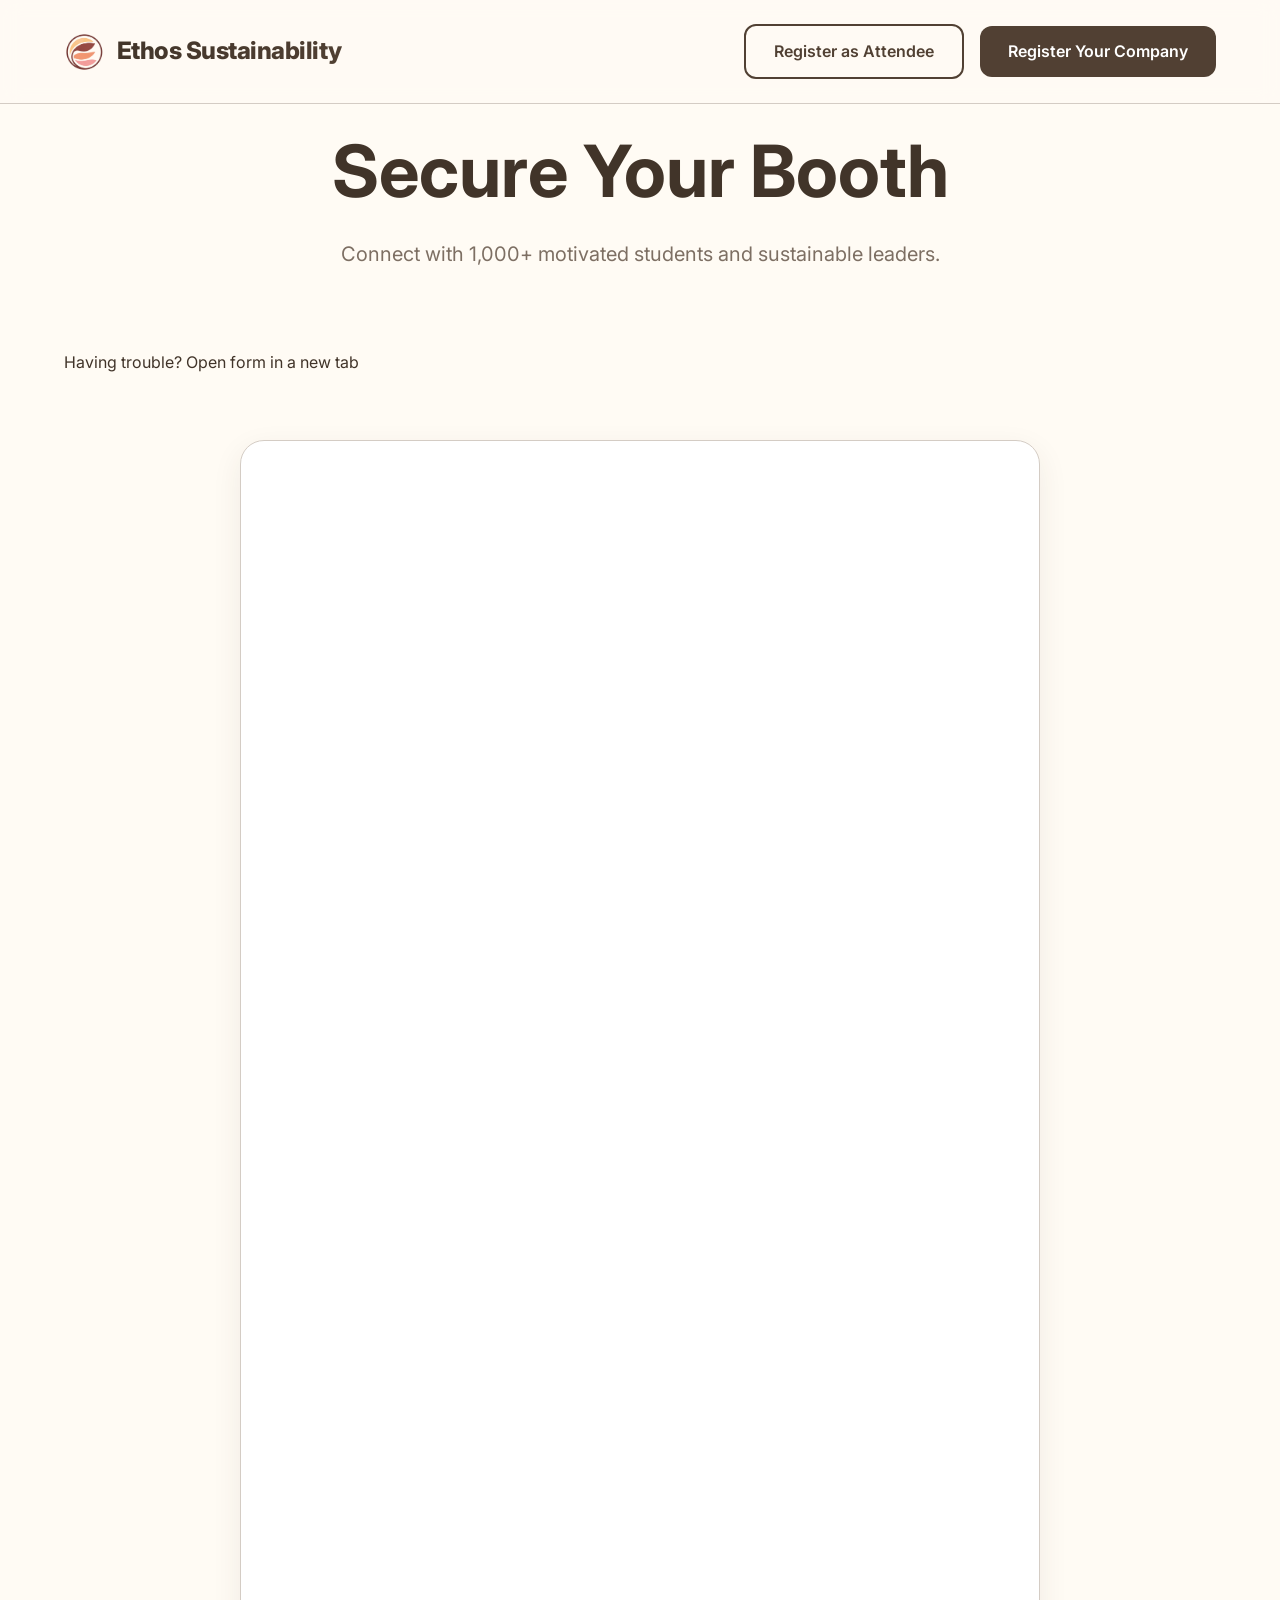
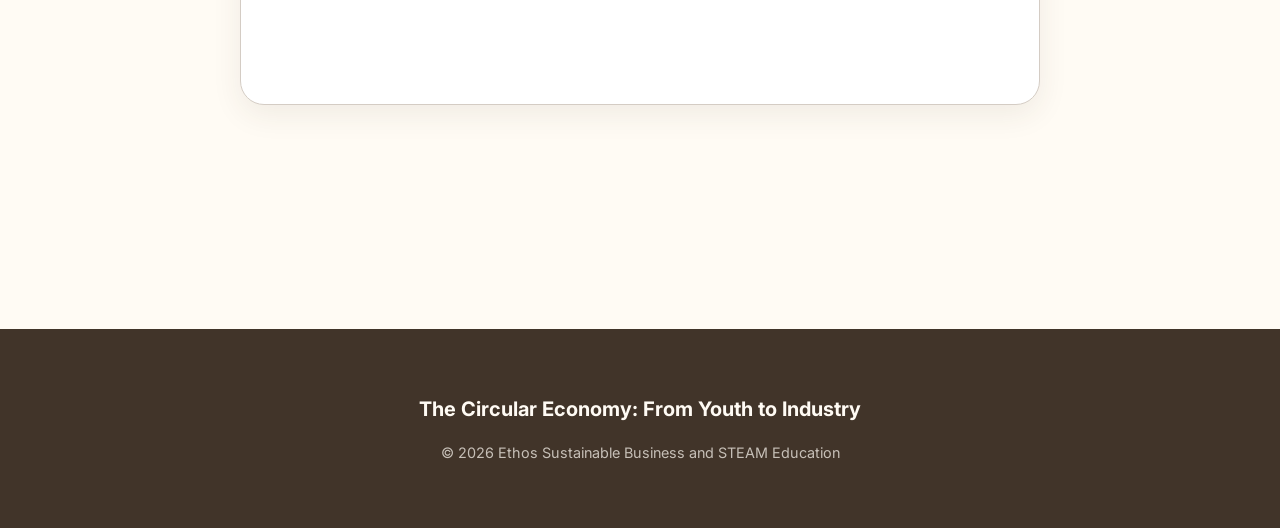
==== commit a2e8484e: "Added 3 people and adjusted team section" ====
--- a/register-booth.html
+++ b/register-booth.html
@@ -19,7 +19,7 @@
                 <span class="logo">Ethos Sustainability</span>
             </a>
             <div class="nav-actions">
-                <a href="register-student.html" class="btn btn-outline btn-nav">Register as Student</a>
+                <a href="register-student.html" class="btn btn-outline btn-nav">Register as Attendee</a>
                 <a href="register-booth.html" class="btn btn-primary btn-nav">Register Your Company</a>
             </div>
         </div>
--- a/styles.css
+++ b/styles.css
@@ -626,6 +626,7 @@
     z-index: 1;
     transition: var(--transition);
     opacity: 0.8;
+    transform: scale(var(--zoom, 1));
 }
 
 .bubble-img-placeholder svg {
@@ -639,7 +640,7 @@
 }
 
 .bubble-item:hover .bubble-img {
-    transform: scale(1.1);
+    transform: scale(calc(var(--zoom, 1) * 1.1));
     opacity: 0.4;
 }
 
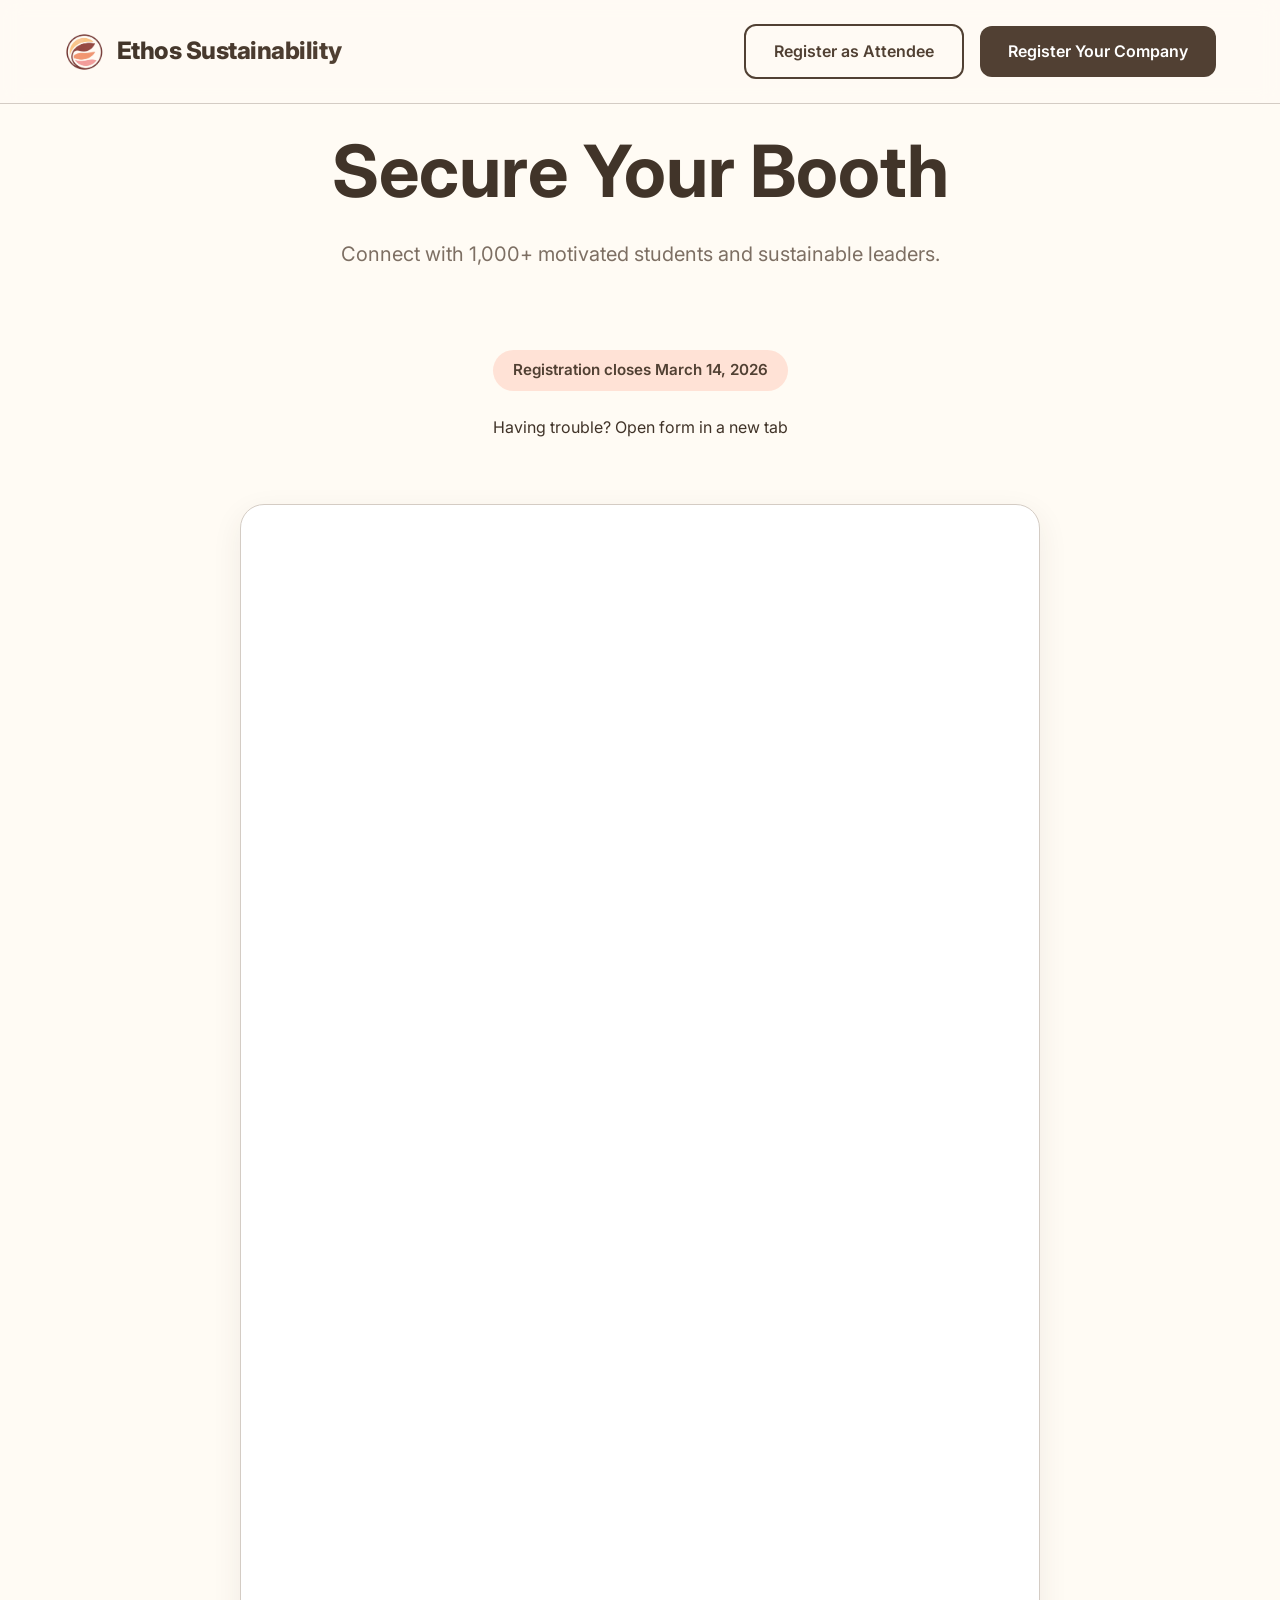
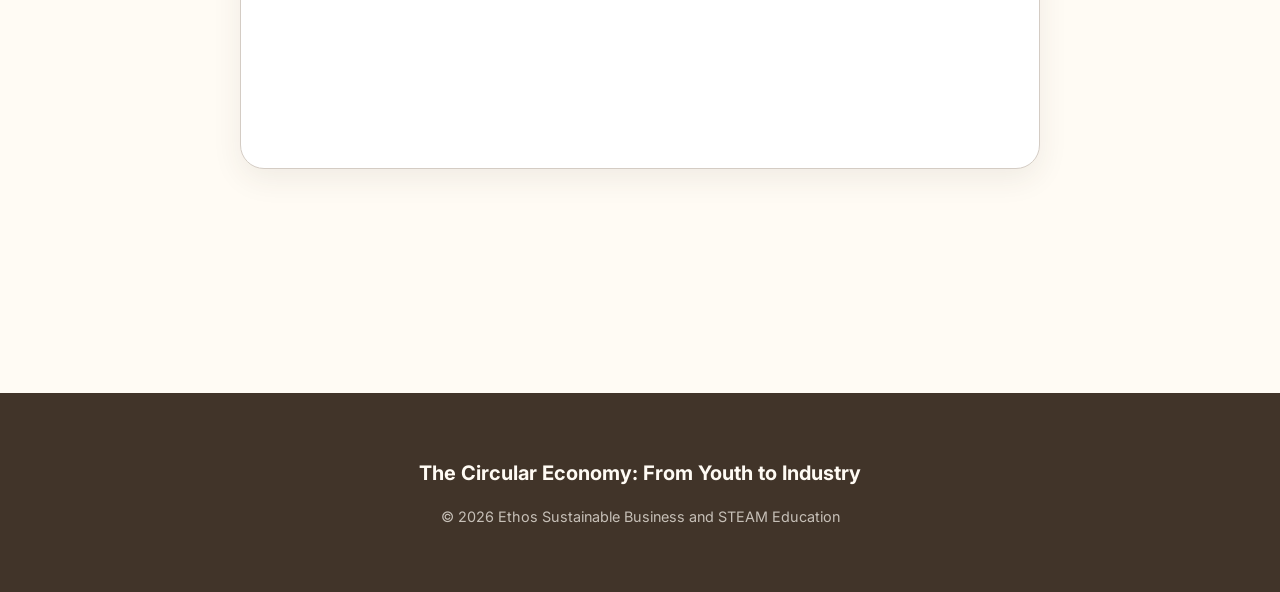
==== commit 70888879: "Added due date" ====
--- a/register-booth.html
+++ b/register-booth.html
@@ -26,18 +26,29 @@
     </nav>
 
     <main>
-        <section class="hero" style="min-height: 30vh; padding-top: 8rem; padding-bottom: 2rem;">
+        <section class="hero" style="min-height: 30vh; padding-top: 8rem; padding-bottom: 1rem;">
             <div class="container">
                 <h1 class="animate">Secure Your Booth</h1>
                 <p class="animate delay-1">Connect with 1,000+ motivated students and sustainable leaders.</p>
             </div>
         </section>
 
+        <section class="container animate delay-2" style="padding: 1rem 0 1.5rem; text-align: center;">
+            <p style="color: var(--text-muted); font-size: 0.95rem; margin: 0;">
+                <span
+                    style="display: inline-block; padding: 0.5rem 1.25rem; background: var(--color-peach-light); color: var(--color-brown-dark); border-radius: 50px; font-weight: 600;">
+                    Registration closes March 14, 2026
+                </span>
+            </p>
+        </section>
+
         <section class="container" style="padding-bottom: 6rem;">
-            <a href="https://docs.google.com/forms/d/e/1FAIpQLSdkzVNG8MFuXXUzsRiZLFkMCLP-uz7arCccJrkt94ldr0fmOA/viewform"
-                target="_blank" class="mobile-form-link">
-                Having trouble? Open form in a new tab
-            </a>
+            <div class="animate delay-3" style="text-align: center;">
+                <a href="https://docs.google.com/forms/d/e/1FAIpQLSdkzVNG8MFuXXUzsRiZLFkMCLP-uz7arCccJrkt94ldr0fmOA/viewform"
+                    target="_blank" class="mobile-form-link">
+                    Having trouble? Open form in a new tab
+                </a>
+            </div>
             <div class="form-container animate delay-2">
                 <iframe
                     src="https://docs.google.com/forms/d/e/1FAIpQLSdkzVNG8MFuXXUzsRiZLFkMCLP-uz7arCccJrkt94ldr0fmOA/viewform?embedded=true"
--- a/styles.css
+++ b/styles.css
@@ -541,6 +541,33 @@
     font-size: 3rem;
     margin-bottom: 1rem;
     color: var(--color-dark);
+}
+
+.team-subcategory {
+    margin-top: 4rem;
+    text-align: center;
+}
+
+.team-subcategory h3 {
+    font-size: 1.75rem;
+    margin-bottom: 2rem;
+    color: var(--color-brown-dark);
+    text-transform: uppercase;
+    letter-spacing: 2px;
+    position: relative;
+    display: inline-block;
+}
+
+.team-subcategory h3::after {
+    content: '';
+    position: absolute;
+    bottom: -8px;
+    left: 50%;
+    transform: translateX(-50%);
+    width: 40px;
+    height: 3px;
+    background: var(--color-peach);
+    border-radius: 2px;
 }
 
 .bubble-grid {
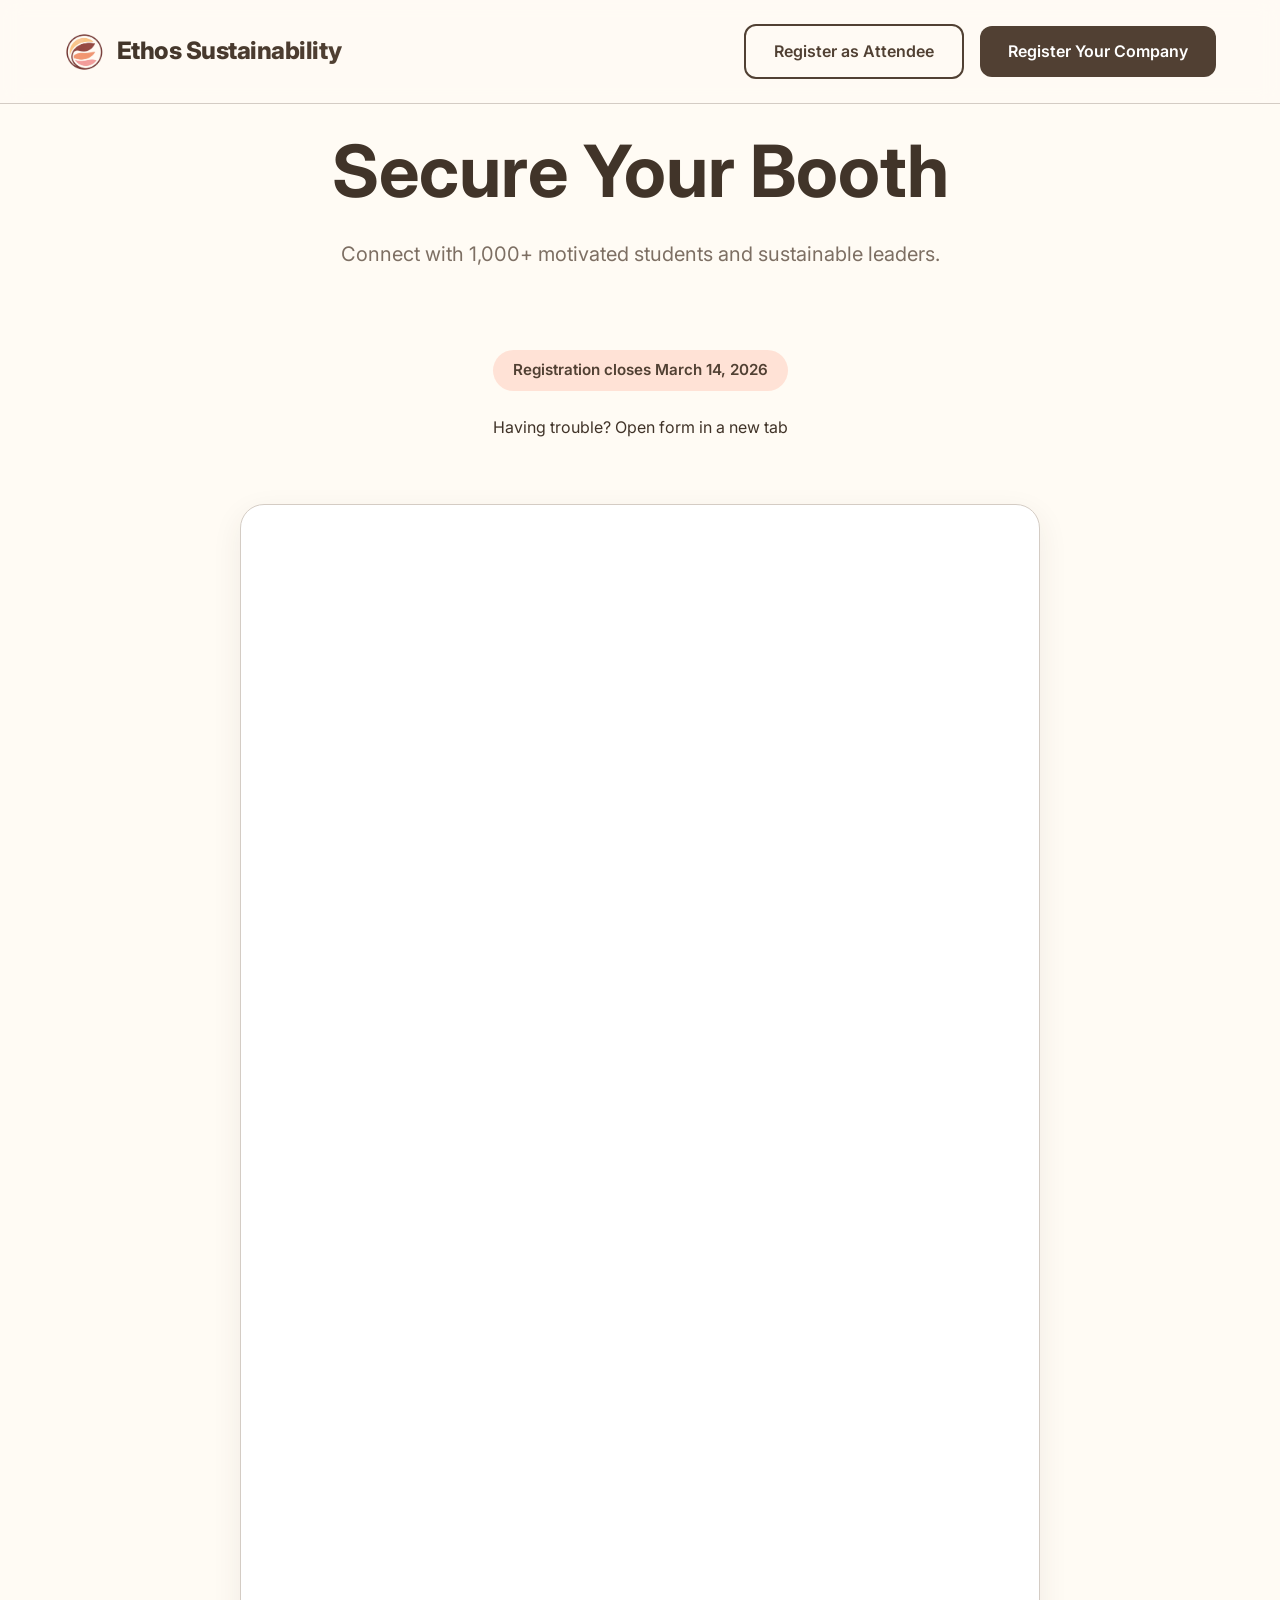
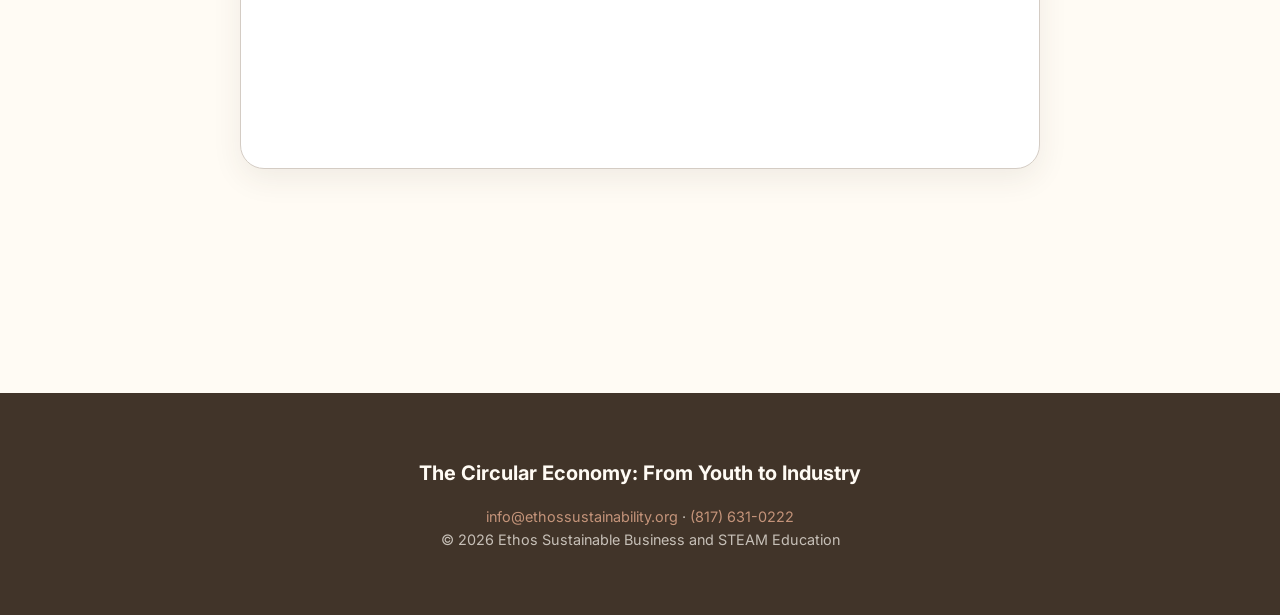
==== commit 8b9e4fd2: "Add new team members, footer contact info, and hide inactive rooms" ====
--- a/register-booth.html
+++ b/register-booth.html
@@ -61,6 +61,10 @@
     <footer class="footer">
         <div class="container">
             <div class="footer-brand">The Circular Economy: From Youth to Industry</div>
+            <p class="footer-text"><a href="mailto:info@ethossustainability.org"
+                    style="color: var(--color-peach); text-decoration: none;">info@ethossustainability.org</a> · <a
+                    href="tel:+18176310222" style="color: var(--color-peach); text-decoration: none;">(817) 631-0222</a>
+            </p>
             <p class="footer-text">© 2026 Ethos Sustainable Business and STEAM Education</p>
         </div>
     </footer>
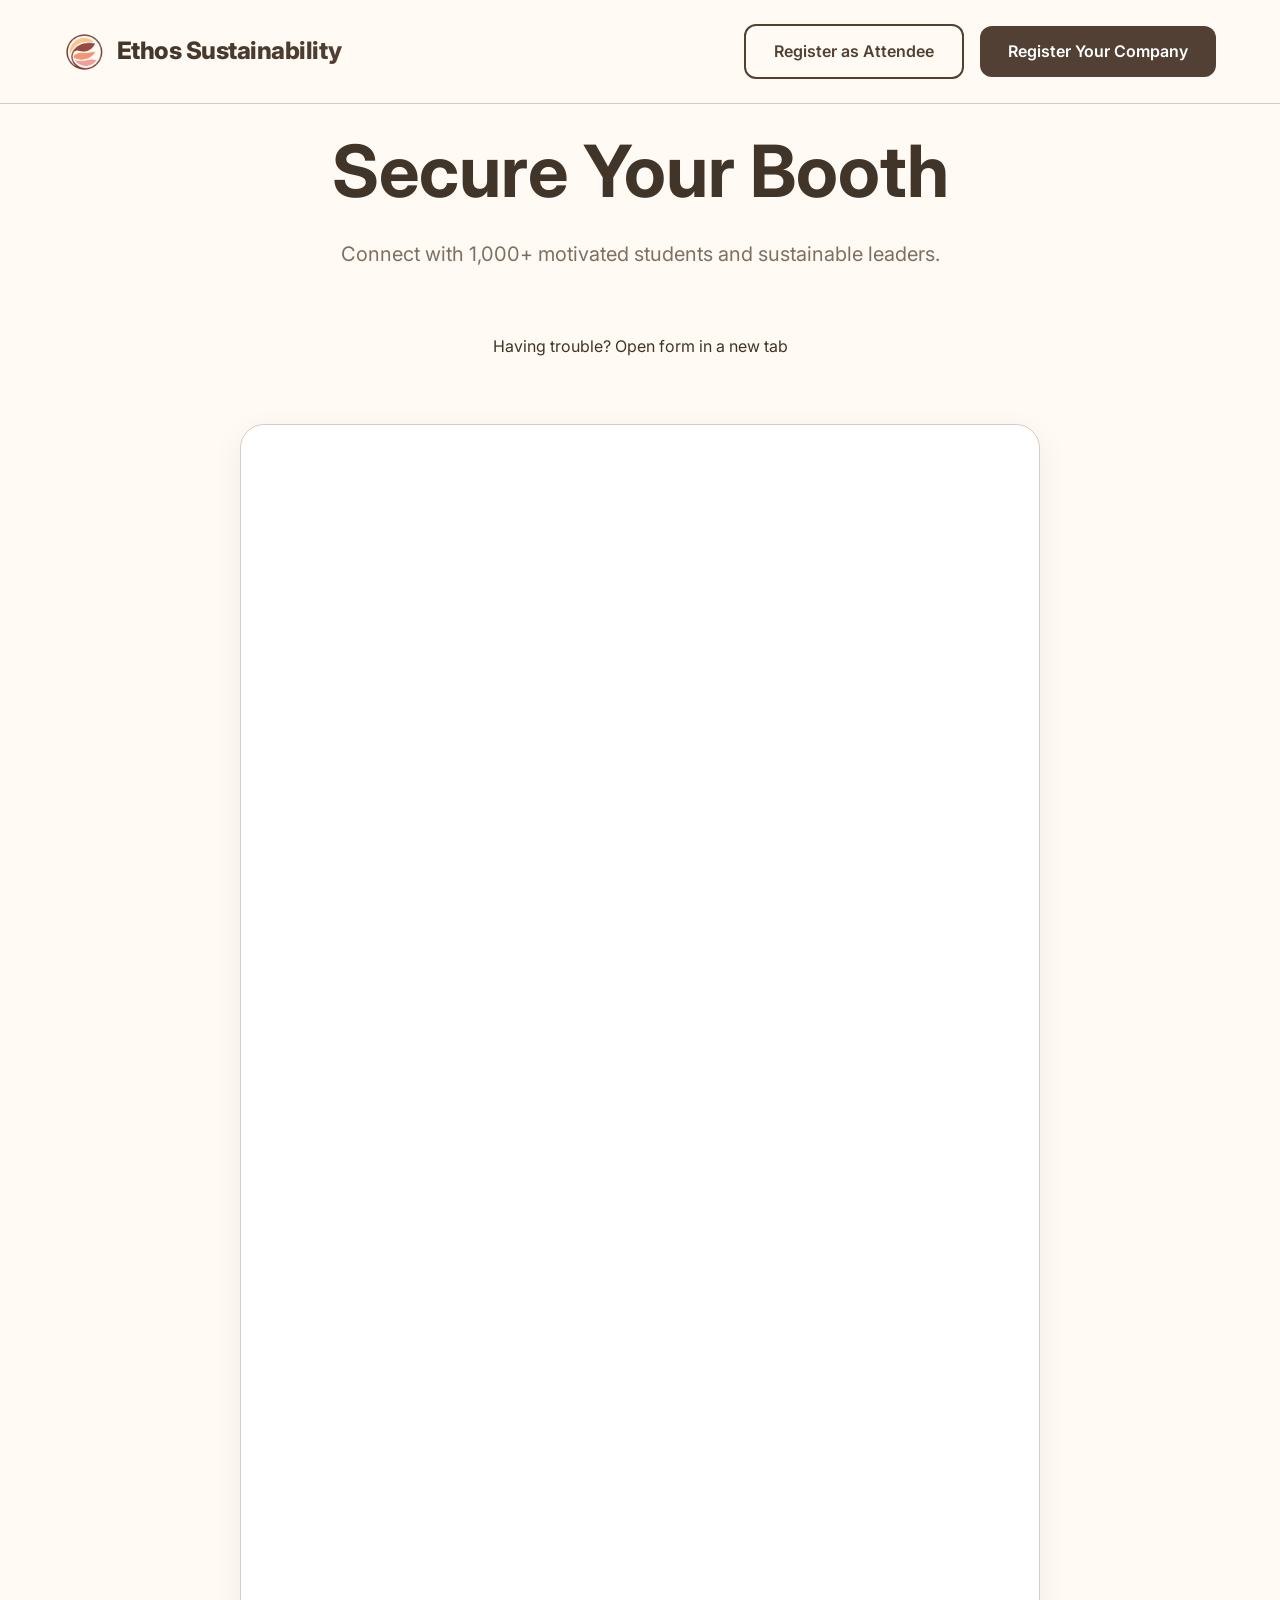
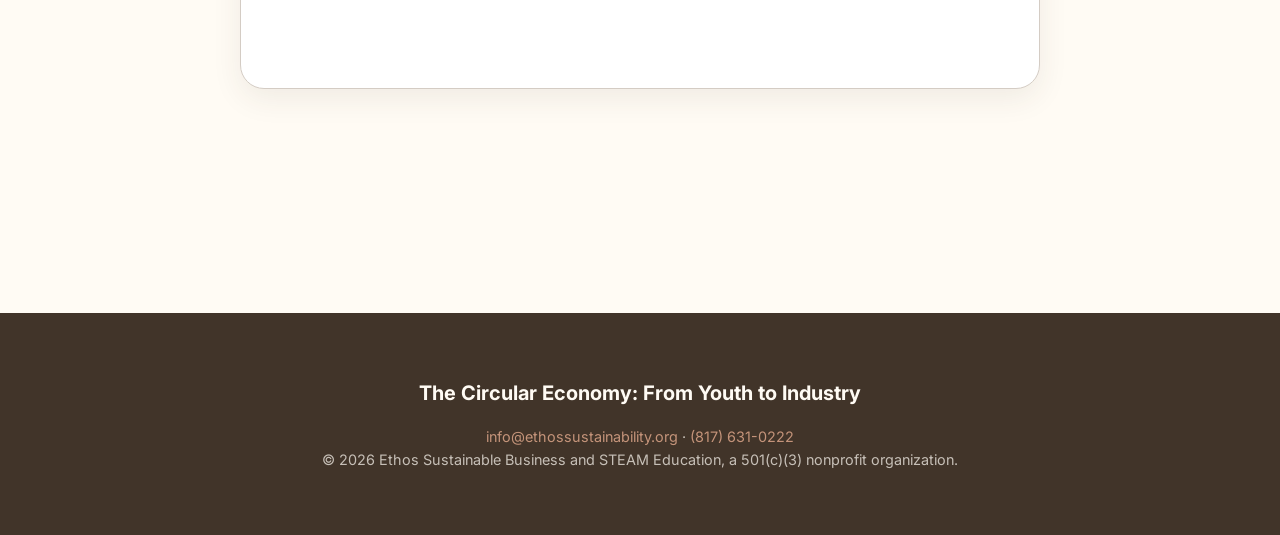
==== commit 36f1de05: "Update registration flow and footer - Remove registration deadlines from all pages - Fix spacing and" ====
--- a/register-booth.html
+++ b/register-booth.html
@@ -33,23 +33,14 @@
             </div>
         </section>
 
-        <section class="container animate delay-2" style="padding: 1rem 0 1.5rem; text-align: center;">
-            <p style="color: var(--text-muted); font-size: 0.95rem; margin: 0;">
-                <span
-                    style="display: inline-block; padding: 0.5rem 1.25rem; background: var(--color-peach-light); color: var(--color-brown-dark); border-radius: 50px; font-weight: 600;">
-                    Registration closes March 14, 2026
-                </span>
-            </p>
-        </section>
-
         <section class="container" style="padding-bottom: 6rem;">
-            <div class="animate delay-3" style="text-align: center;">
+            <div class="animate delay-2" style="text-align: center;">
                 <a href="https://docs.google.com/forms/d/e/1FAIpQLSdkzVNG8MFuXXUzsRiZLFkMCLP-uz7arCccJrkt94ldr0fmOA/viewform"
                     target="_blank" class="mobile-form-link">
                     Having trouble? Open form in a new tab
                 </a>
             </div>
-            <div class="form-container animate delay-2">
+            <div class="form-container animate delay-3">
                 <iframe
                     src="https://docs.google.com/forms/d/e/1FAIpQLSdkzVNG8MFuXXUzsRiZLFkMCLP-uz7arCccJrkt94ldr0fmOA/viewform?embedded=true"
                     width="100%" height="1167" frameborder="0" marginheight="0" marginwidth="0"
@@ -65,7 +56,8 @@
                     style="color: var(--color-peach); text-decoration: none;">info@ethossustainability.org</a> · <a
                     href="tel:+18176310222" style="color: var(--color-peach); text-decoration: none;">(817) 631-0222</a>
             </p>
-            <p class="footer-text">© 2026 Ethos Sustainable Business and STEAM Education</p>
+            <p class="footer-text">© 2026 Ethos Sustainable Business and STEAM Education, a 501(c)(3) nonprofit
+                organization.</p>
         </div>
     </footer>
 </body>
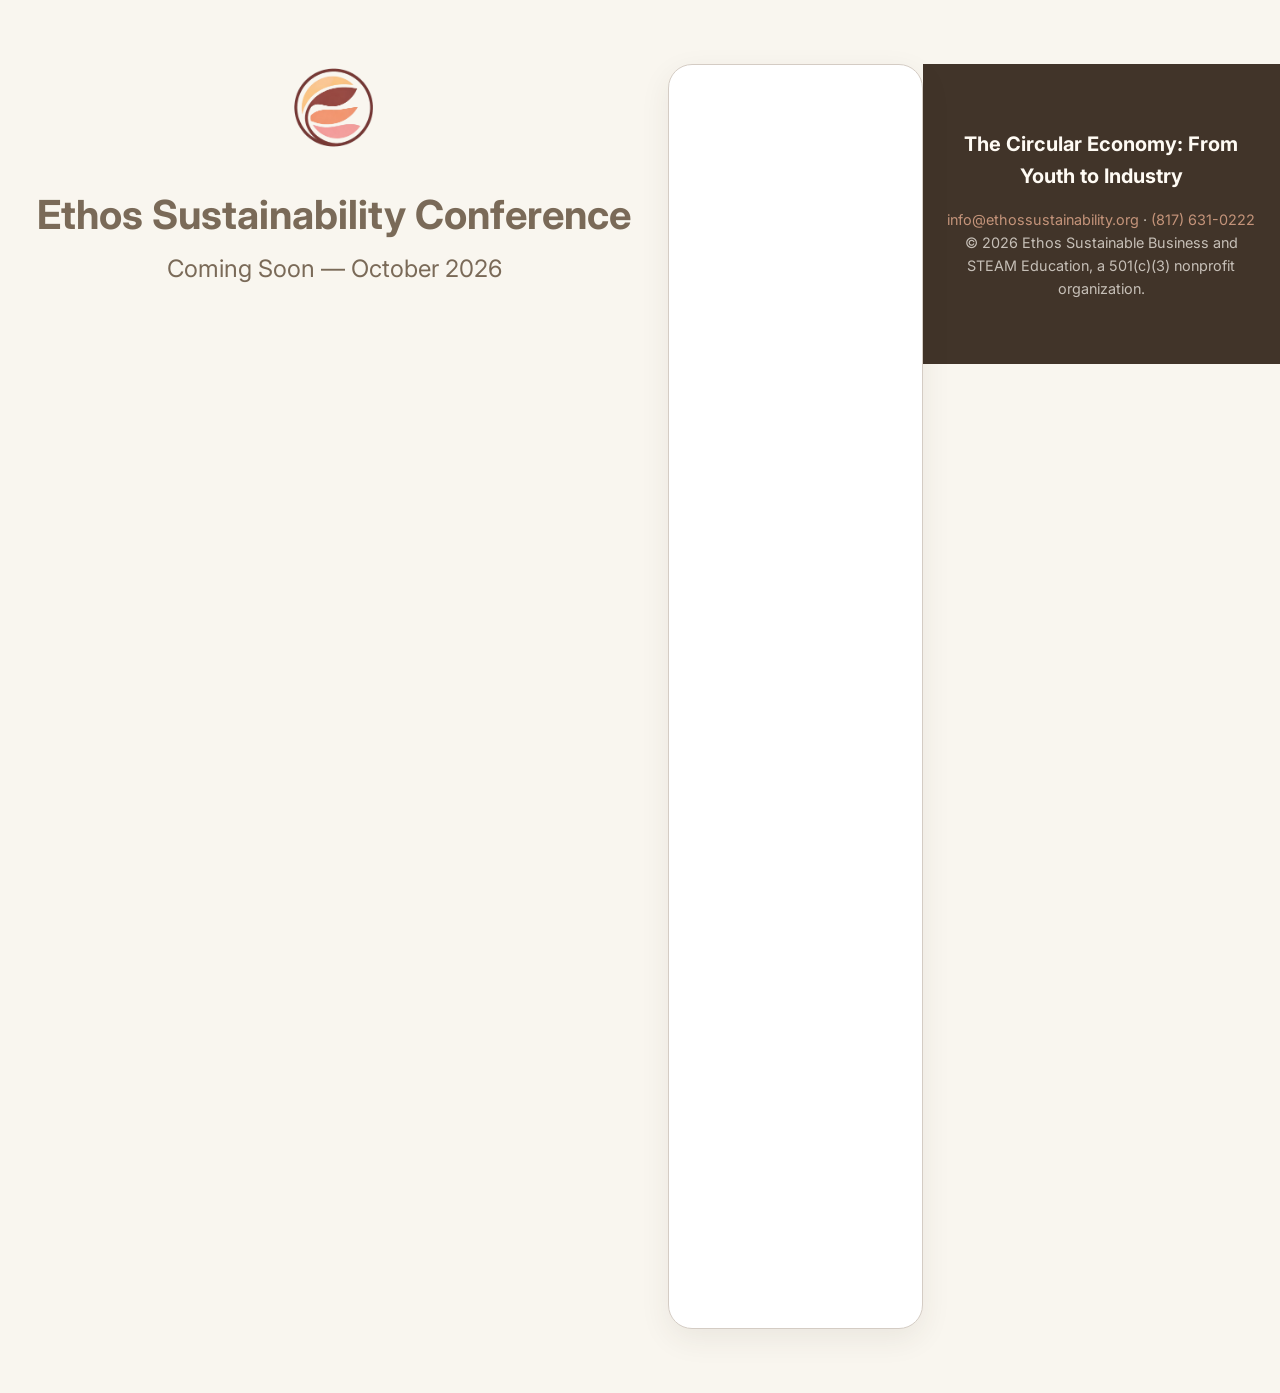
==== commit 06cb8cc5: "Close the website until next conference" ====
--- a/register-booth.html
+++ b/register-booth.html
@@ -11,33 +11,12 @@
     <link rel="stylesheet" href="styles.css">
 </head>
 
-<body>
-    <nav class="navbar">
-        <div class="container nav-content">
-            <a href="index.html" class="logo-container">
-                <img src="EthosLogoInsignia.png" alt="Ethos Insignia" class="nav-insignia">
-                <span class="logo">Ethos Sustainability</span>
-            </a>
-            <div class="nav-actions">
-                <a href="register-student.html" class="btn btn-outline btn-nav">Register as Attendee</a>
-                <a href="register-booth.html" class="btn btn-primary btn-nav">Register Your Company</a>
-            </div>
-        </div>
-    </nav>
-
-    <main>
-        <section class="hero" style="min-height: 30vh; padding-top: 8rem; padding-bottom: 1rem;">
-            <div class="container">
-                <h1 class="animate">Secure Your Booth</h1>
-                <p class="animate delay-1">Connect with 1,000+ motivated students and sustainable leaders.</p>
-            </div>
-        </section>
-
-        <section class="container" style="padding-bottom: 6rem;">
-            <div class="animate delay-2" style="text-align: center;">
-                <a href="https://docs.google.com/forms/d/e/1FAIpQLSdkzVNG8MFuXXUzsRiZLFkMCLP-uz7arCccJrkt94ldr0fmOA/viewform"
-                    target="_blank" class="mobile-form-link">
-                    Having trouble? Open form in a new tab
+<body style="margin:0; padding:0; min-height:100vh; background:#f9f6ef; display:flex; align-items:flex-start; justify-content:center;">
+    <div style="text-align:center; width:100vw; margin-top:7vh;">
+        <img src="EthosLogoInsignia.png" alt="Ethos Insignia" style="width:90px; margin-bottom:2rem;">
+        <h1 style="font-family: 'Inter', sans-serif; font-size:2.5rem; color:#7a6a58; margin-bottom:1rem;">Ethos Sustainability Conference</h1>
+        <h2 style="font-family: 'Inter', sans-serif; font-size:1.5rem; color:#7a6a58; font-weight:400;">Coming Soon — October 2026</h2>
+    </div>
                 </a>
             </div>
             <div class="form-container animate delay-3">
--- a/styles.css
+++ b/styles.css
@@ -22,7 +22,11 @@
     --container-max: 1200px;
     --section-padding: 5rem 1rem;
     --transition: all 0.3s cubic-bezier(0.4, 0, 0.2, 1);
-    --shadow: 0 10px 30px rgba(65, 52, 41, 0.08);
+        --shadow: 0 10px 30px rgba(65, 52, 41, 0.08);
+        /* Team photo background for transparent images */
+        --team-photo-bg: var(--color-brown-light);
+        /* Vertical gradient for team section (top: dark → bottom: light) */
+        --team-gradient: linear-gradient(180deg, var(--color-brown-dark) 0%, var(--color-brown-light) 100%);
 }
 
 * {
@@ -540,7 +544,7 @@
 .team-header h2 {
     font-size: 3rem;
     margin-bottom: 1rem;
-    color: var(--color-dark);
+    color: var(--color-cream);
 }
 
 .team-subcategory {
@@ -551,11 +555,16 @@
 .team-subcategory h3 {
     font-size: 1.75rem;
     margin-bottom: 2rem;
-    color: var(--color-brown-dark);
+    color: var(--color-cream);
     text-transform: uppercase;
     letter-spacing: 2px;
     position: relative;
     display: inline-block;
+}
+
+.team-header p {
+    color: var(--color-cream);
+    opacity: 0.95;
 }
 
 .team-subcategory h3::after {
@@ -634,11 +643,11 @@
     left: 0;
     width: 100%;
     height: 100%;
-    background-color: var(--color-tan);
+    background: linear-gradient(to top, var(--color-brown-dark) 0%, var(--color-brown-light) 100%);
     display: flex;
     align-items: center;
     justify-content: center;
-    color: var(--color-brown-dark);
+    color: var(--color-cream);
     transition: var(--transition);
     z-index: 1;
 }
